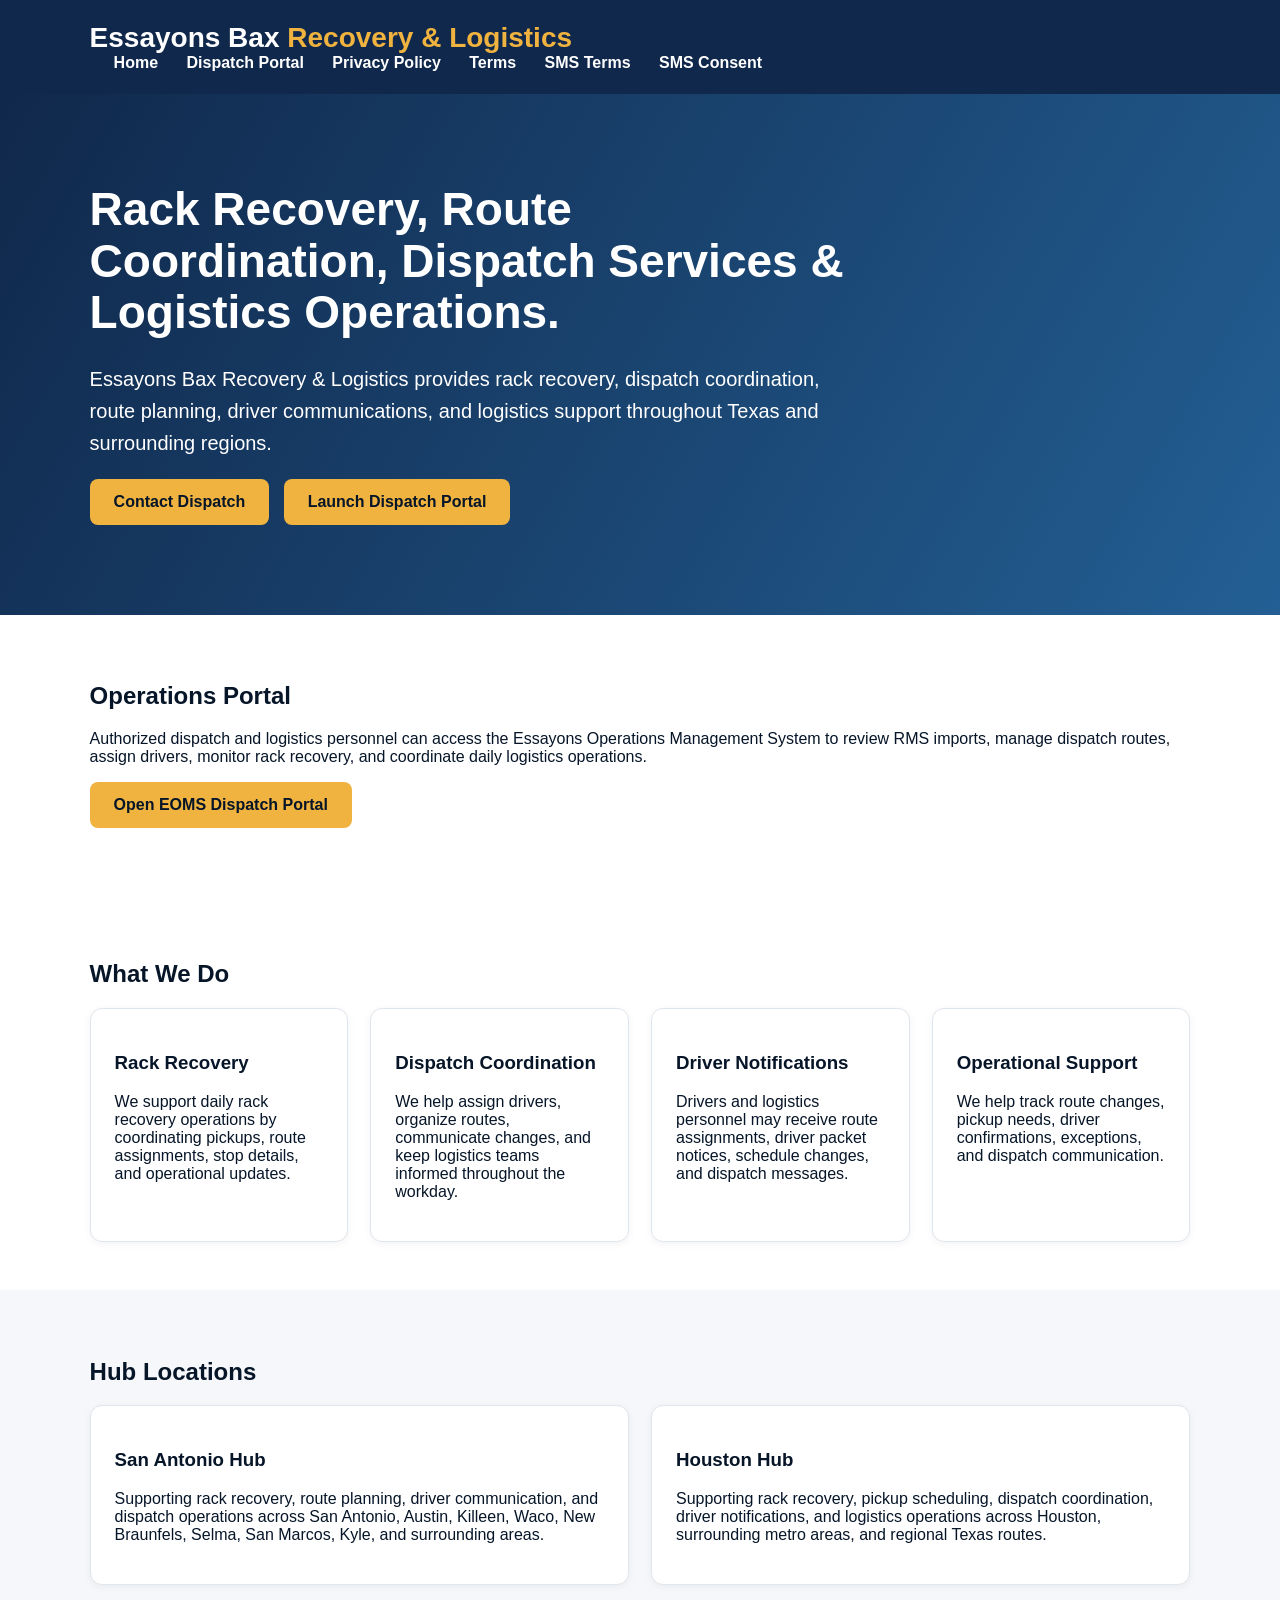
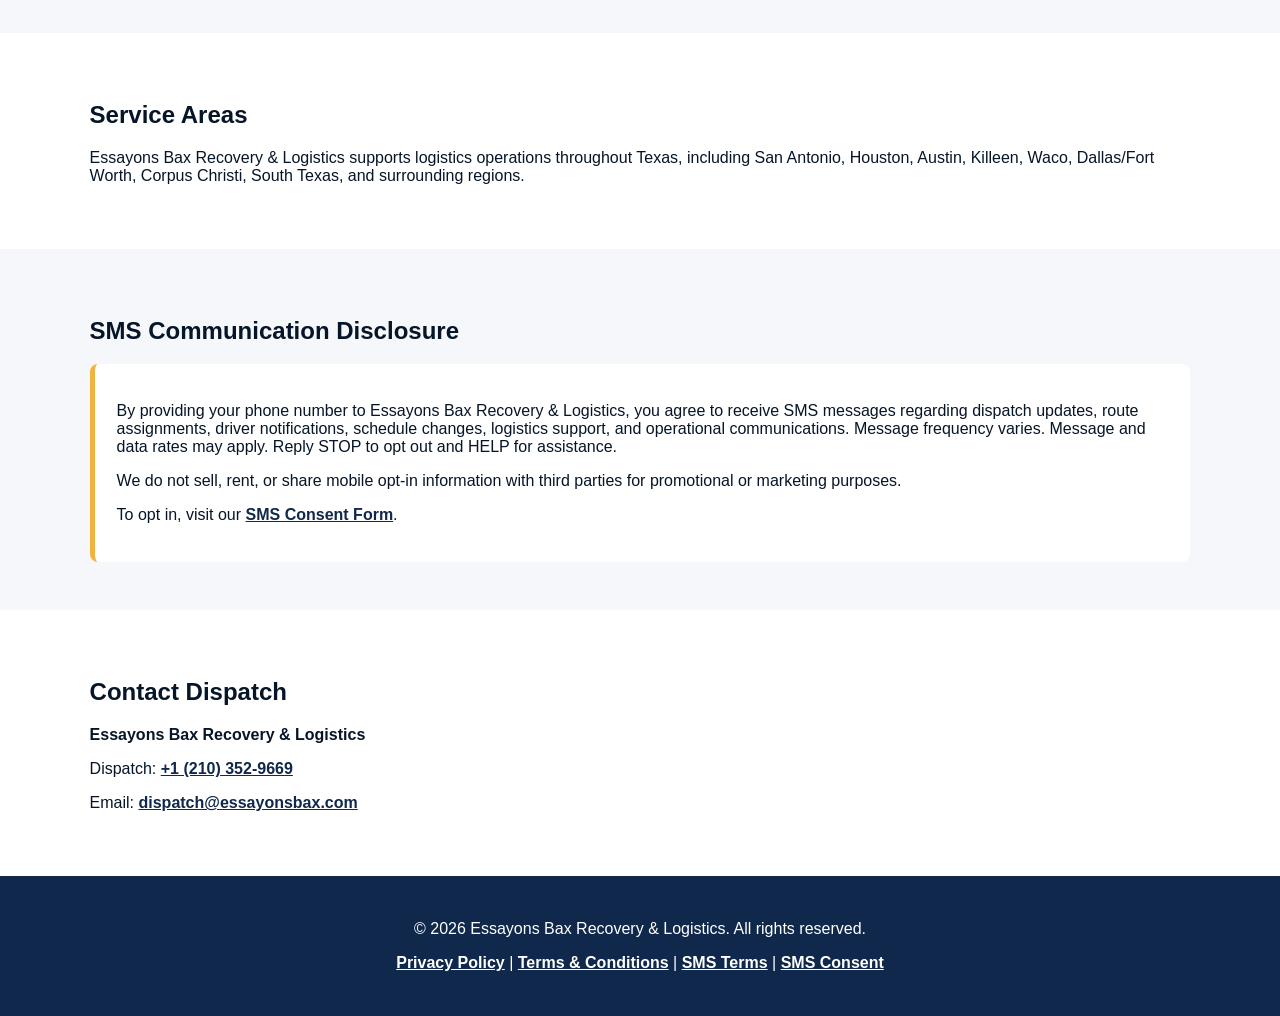
==== index.html @ e9f81520 "Add Dispatch Portal link and enhance layout Updated the index.html file to include a Dispatch Portal" ====
<!DOCTYPE html>
<html lang="en">
<head>
<meta charset="UTF-8">
<meta name="viewport" content="width=device-width, initial-scale=1.0">
<title>Essayons Bax Recovery & Logistics</title>
<link rel="stylesheet" href="styles.css">
</head>

<body>

<header>
  <div class="logo">
    Essayons Bax <span>Recovery & Logistics</span>
  </div>

  <nav>
    <a href="index.html">Home</a>
    <a href="https://eoms-dispatch-dd5dabecbherh7el.centralus-01.azurewebsites.net/dispatch-map" target="_blank">Dispatch Portal</a>
    <a href="privacy.html">Privacy Policy</a>
    <a href="terms.html">Terms</a>
    <a href="sms.html">SMS Terms</a>
    <a href="sms-consent.html">SMS Consent</a>
  </nav>
</header>

<section class="hero">
  <div class="hero-content">
    <h1>Rack Recovery, Route Coordination, Dispatch Services & Logistics Operations.</h1>

    <p>
      Essayons Bax Recovery & Logistics provides rack recovery, dispatch coordination,
      route planning, driver communications, and logistics support throughout Texas
      and surrounding regions.
    </p>

    <a class="btn" href="#contact">Contact Dispatch</a>

    <a class="btn"
       href="https://eoms-dispatch-dd5dabecbherh7el.centralus-01.azurewebsites.net/dispatch-map"
       target="_blank"
       style="margin-left:10px;">
       Launch Dispatch Portal
    </a>
  </div>
</section>

<section>
  <h2>Operations Portal</h2>
  <p>
    Authorized dispatch and logistics personnel can access the Essayons Operations
    Management System to review RMS imports, manage dispatch routes, assign drivers,
    monitor rack recovery, and coordinate daily logistics operations.
  </p>

  <p>
    <a class="btn"
       href="https://eoms-dispatch-dd5dabecbherh7el.centralus-01.azurewebsites.net/dispatch-map"
       target="_blank">
       Open EOMS Dispatch Portal
    </a>
  </p>
</section>

<section>
  <h2>What We Do</h2>

  <div class="grid">
    <div class="card">
      <h3>Rack Recovery</h3>
      <p>
        We support daily rack recovery operations by coordinating pickups,
        route assignments, stop details, and operational updates.
      </p>
    </div>

    <div class="card">
      <h3>Dispatch Coordination</h3>
      <p>
        We help assign drivers, organize routes, communicate changes, and keep
        logistics teams informed throughout the workday.
      </p>
    </div>

    <div class="card">
      <h3>Driver Notifications</h3>
      <p>
        Drivers and logistics personnel may receive route assignments, driver
        packet notices, schedule changes, and dispatch messages.
      </p>
    </div>

    <div class="card">
      <h3>Operational Support</h3>
      <p>
        We help track route changes, pickup needs, driver confirmations, exceptions,
        and dispatch communication.
      </p>
    </div>
  </div>
</section>

<section class="light">
  <h2>Hub Locations</h2>

  <div class="grid">
    <div class="card">
      <h3>San Antonio Hub</h3>
      <p>
        Supporting rack recovery, route planning, driver communication, and dispatch
        operations across San Antonio, Austin, Killeen, Waco, New Braunfels, Selma,
        San Marcos, Kyle, and surrounding areas.
      </p>
    </div>

    <div class="card">
      <h3>Houston Hub</h3>
      <p>
        Supporting rack recovery, pickup scheduling, dispatch coordination, driver
        notifications, and logistics operations across Houston, surrounding metro
        areas, and regional Texas routes.
      </p>
    </div>
  </div>
</section>

<section>
  <h2>Service Areas</h2>
  <p>
    Essayons Bax Recovery & Logistics supports logistics operations throughout Texas,
    including San Antonio, Houston, Austin, Killeen, Waco, Dallas/Fort Worth,
    Corpus Christi, South Texas, and surrounding regions.
  </p>
</section>

<section class="light">
  <h2>SMS Communication Disclosure</h2>

  <div class="notice">
    <p>
      By providing your phone number to Essayons Bax Recovery & Logistics, you agree
      to receive SMS messages regarding dispatch updates, route assignments, driver
      notifications, schedule changes, logistics support, and operational
      communications. Message frequency varies. Message and data rates may apply.
      Reply STOP to opt out and HELP for assistance.
    </p>

    <p>
      We do not sell, rent, or share mobile opt-in information with third parties
      for promotional or marketing purposes.
    </p>

    <p>
      To opt in, visit our <a href="sms-consent.html">SMS Consent Form</a>.
    </p>
  </div>
</section>

<section id="contact">
  <h2>Contact Dispatch</h2>

  <p><strong>Essayons Bax Recovery & Logistics</strong></p>
  <p>Dispatch: <a href="tel:+12103529669">+1 (210) 352-9669</a></p>
  <p>Email: <a href="mailto:dispatch@essayonsbax.com">dispatch@essayonsbax.com</a></p>
</section>

<footer>
  <p>&copy; 2026 Essayons Bax Recovery & Logistics. All rights reserved.</p>

  <p>
    <a href="privacy.html">Privacy Policy</a> |
    <a href="terms.html">Terms & Conditions</a> |
    <a href="sms.html">SMS Terms</a> |
    <a href="sms-consent.html">SMS Consent</a>
  </p>
</footer>

</body>
</html>
---- styles.css ----
body{margin:0;font-family:Arial,Helvetica,sans-serif;color:#061528;background:#fff}header{background:#10284b;color:white;padding:22px 7%;display:flex;justify-content:space-between;align-items:center;flex-wrap:wrap}.logo{font-size:28px;font-weight:700}.logo span{color:#f0b33f}nav a{color:white;text-decoration:none;margin-left:24px;font-weight:700}nav a:hover{text-decoration:underline}.hero{background:linear-gradient(120deg,#10284b,#235f94);color:white;padding:90px 7%}.hero-content{max-width:760px}.hero h1{font-size:46px;line-height:1.12;margin:0 0 24px}.hero p{font-size:20px;line-height:1.6}.btn,button{display:inline-block;background:#f0b33f;color:#061528;padding:14px 24px;border-radius:8px;text-decoration:none;font-weight:700;border:none;cursor:pointer;font-size:16px}section{padding:48px 7%}.light{background:#f5f7fa}.grid{display:grid;grid-template-columns:repeat(auto-fit,minmax(240px,1fr));gap:22px}.card{background:white;border:1px solid #dfe5ec;border-radius:12px;padding:24px;box-shadow:0 2px 8px rgba(0,0,0,.05)}.notice{background:white;border-left:5px solid #f0b33f;padding:22px;border-radius:8px}.page{max-width:950px;margin:0 auto;padding:55px 7%}.page h1{font-size:38px}.page h2{margin-top:30px}a{color:#10284b;font-weight:700}.consent-form{margin-top:25px}.consent-form label{display:block;margin-top:16px;font-weight:700}.consent-form input[type="text"],.consent-form input[type="tel"]{width:100%;padding:13px;margin-top:6px;border:1px solid #c8d0d9;border-radius:6px;font-size:16px;box-sizing:border-box}.checkbox-box{margin-top:22px;background:#f5f7fa;border:1px solid #dfe5ec;border-radius:8px;padding:18px}.checkbox-box label{display:flex;gap:12px;line-height:1.6;font-weight:400}footer{background:#10284b;color:white;text-align:center;padding:28px 7%}footer a{color:white}@media(max-width:800px){header{display:block;text-align:center}nav{margin-top:18px}nav a{display:inline-block;margin:8px}.hero h1{font-size:34px}}
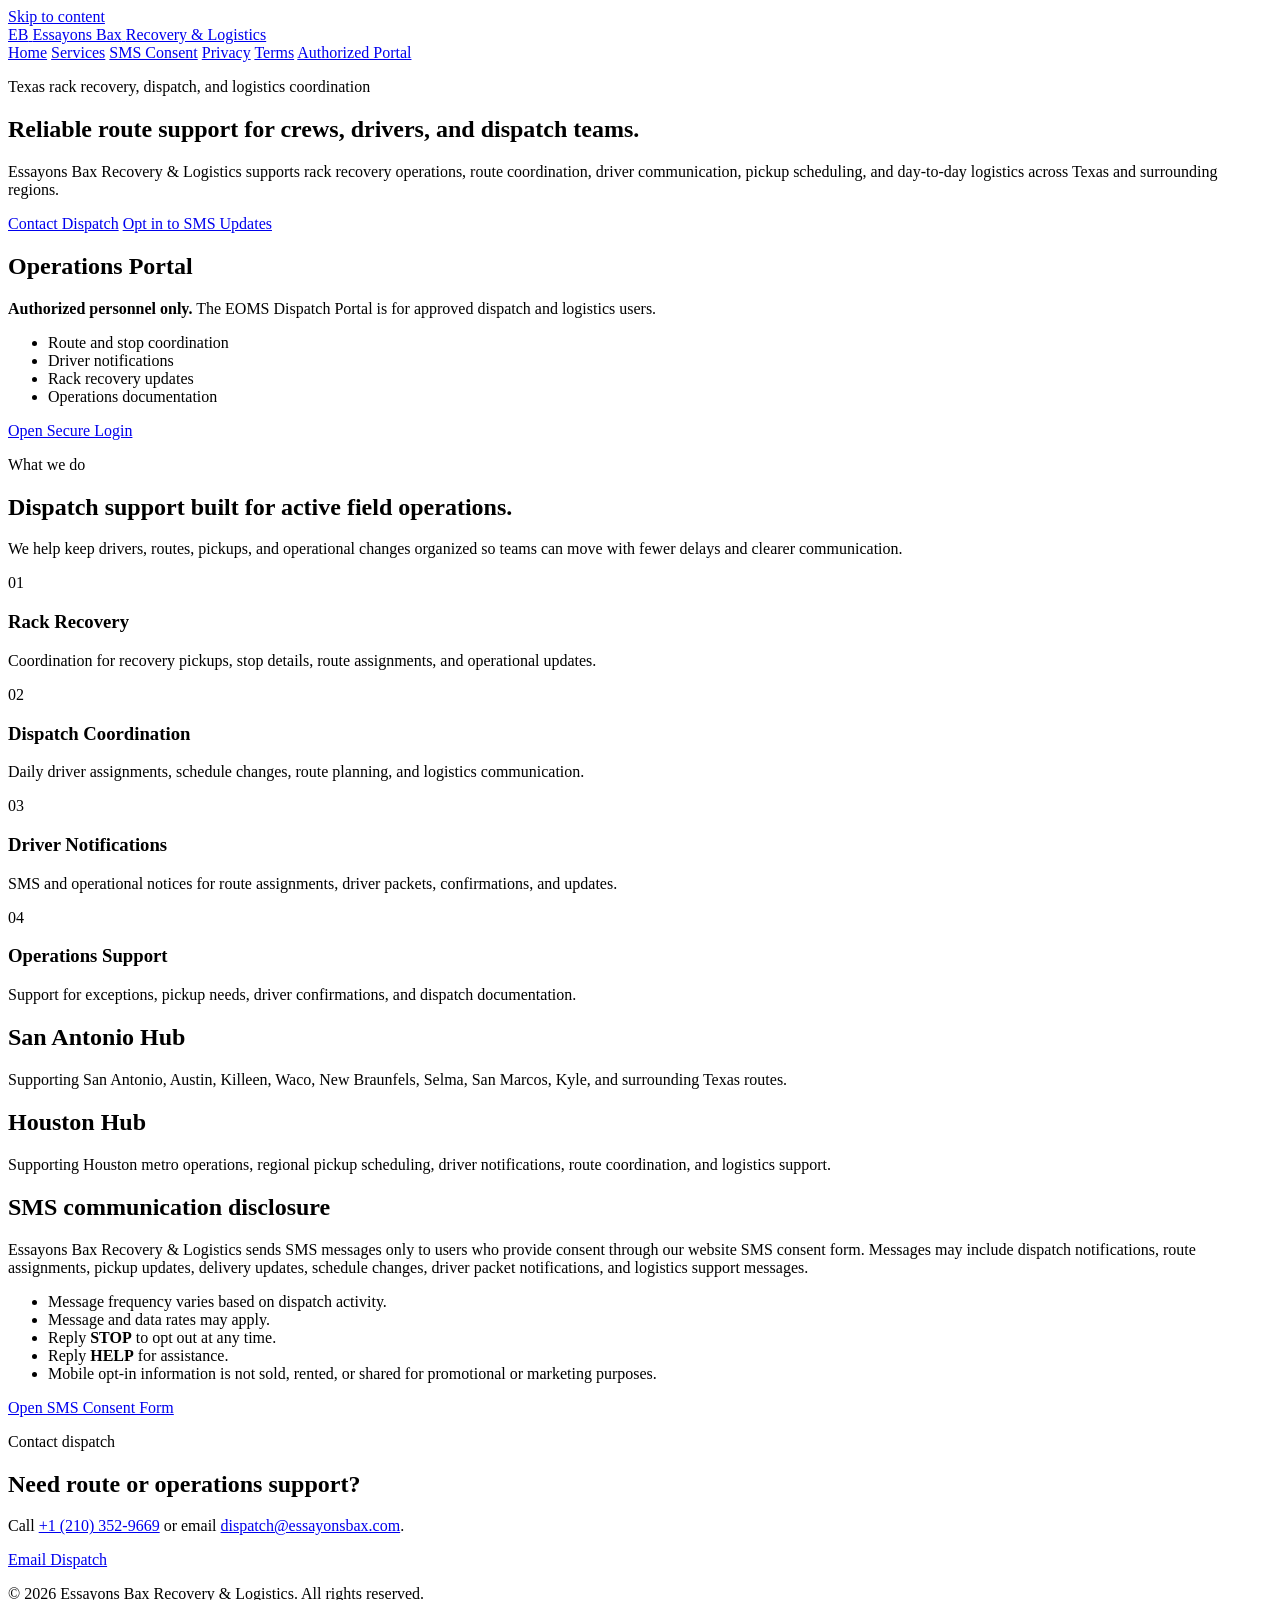
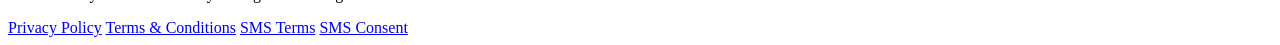
==== commit 23a49cbf: "Add files via upload" ====
--- a/index.html
+++ b/index.html
@@ -1,179 +1,153 @@
-<!DOCTYPE html>
+<!doctype html>
 <html lang="en">
 <head>
-<meta charset="UTF-8">
-<meta name="viewport" content="width=device-width, initial-scale=1.0">
-<title>Essayons Bax Recovery & Logistics</title>
-<link rel="stylesheet" href="styles.css">
+  <meta charset="utf-8">
+  <meta name="viewport" content="width=device-width, initial-scale=1">
+  <title>Essayons Bax Recovery & Logistics | Texas Dispatch & Rack Recovery</title>
+  <meta name="description" content="Essayons Bax Recovery & Logistics provides rack recovery, dispatch coordination, route planning, driver notifications, and logistics support across Texas.">
+  <link rel="canonical" href="https://essayonsbax.com/">
+  <meta property="og:title" content="Essayons Bax Recovery & Logistics">
+  <meta property="og:description" content="Rack recovery, dispatch coordination, route planning, and logistics support across Texas.">
+  <meta property="og:url" content="https://essayonsbax.com/">
+  <meta property="og:type" content="website">
+  <link rel="stylesheet" href="assets/css/styles.css">
 </head>
+<body>
+  <a class="skip-link" href="#main">Skip to content</a>
+  <header class="site-header">
+    <div class="header-inner">
+      <a class="brand" href="index.html" aria-label="Essayons Bax Recovery & Logistics home">
+        <span class="brand-mark">EB</span>
+        <span>
+          <span class="brand-name">Essayons Bax</span>
+          <span class="brand-subtitle">Recovery & Logistics</span>
+        </span>
+      </a>
+      <nav class="site-nav" aria-label="Main navigation">
+        <a href="index.html">Home</a>
+        <a href="#services">Services</a>
+        <a href="sms-consent.html">SMS Consent</a>
+        <a href="privacy.html">Privacy</a>
+        <a href="terms.html">Terms</a>
+        <a class="portal-link" href="https://eoms-dispatch-d5dcabencherf2ft.centralus-01.azurewebsites.net/login" target="_blank" rel="noopener noreferrer">Authorized Portal</a>
+      </nav>
+    </div>
+  </header>
 
-<body>
+  <main id="main">
+    <section class="hero">
+      <div class="container hero-grid">
+        <div>
+          <p class="eyebrow">Texas rack recovery, dispatch, and logistics coordination</p>
+          <h1>Reliable route support for crews, drivers, and dispatch teams.</h1>
+          <p>Essayons Bax Recovery & Logistics supports rack recovery operations, route coordination, driver communication, pickup scheduling, and day-to-day logistics across Texas and surrounding regions.</p>
+          <div class="actions">
+            <a class="button button-primary" href="#contact">Contact Dispatch</a>
+            <a class="button button-secondary" href="sms-consent.html">Opt in to SMS Updates</a>
+          </div>
+        </div>
+        <aside class="hero-card" aria-label="Operations summary">
+          <h2>Operations Portal</h2>
+          <p><strong>Authorized personnel only.</strong> The EOMS Dispatch Portal is for approved dispatch and logistics users.</p>
+          <ul>
+            <li>Route and stop coordination</li>
+            <li>Driver notifications</li>
+            <li>Rack recovery updates</li>
+            <li>Operations documentation</li>
+          </ul>
+          <div class="actions">
+            <a class="button button-primary" href="https://eoms-dispatch-d5dcabencherf2ft.centralus-01.azurewebsites.net/login" target="_blank" rel="noopener noreferrer">Open Secure Login</a>
+          </div>
+        </aside>
+      </div>
+    </section>
 
-<header>
-  <div class="logo">
-    Essayons Bax <span>Recovery & Logistics</span>
-  </div>
+    <section id="services" class="section">
+      <div class="container">
+        <div class="section-head">
+          <p class="eyebrow">What we do</p>
+          <h2>Dispatch support built for active field operations.</h2>
+          <p>We help keep drivers, routes, pickups, and operational changes organized so teams can move with fewer delays and clearer communication.</p>
+        </div>
+        <div class="grid">
+          <article class="card">
+            <div class="card-icon">01</div>
+            <h3>Rack Recovery</h3>
+            <p>Coordination for recovery pickups, stop details, route assignments, and operational updates.</p>
+          </article>
+          <article class="card">
+            <div class="card-icon">02</div>
+            <h3>Dispatch Coordination</h3>
+            <p>Daily driver assignments, schedule changes, route planning, and logistics communication.</p>
+          </article>
+          <article class="card">
+            <div class="card-icon">03</div>
+            <h3>Driver Notifications</h3>
+            <p>SMS and operational notices for route assignments, driver packets, confirmations, and updates.</p>
+          </article>
+          <article class="card">
+            <div class="card-icon">04</div>
+            <h3>Operations Support</h3>
+            <p>Support for exceptions, pickup needs, driver confirmations, and dispatch documentation.</p>
+          </article>
+        </div>
+      </div>
+    </section>
 
-  <nav>
-    <a href="index.html">Home</a>
-    <a href="https://eoms-dispatch-dd5dabecbherh7el.centralus-01.azurewebsites.net/dispatch-map" target="_blank">Dispatch Portal</a>
-    <a href="privacy.html">Privacy Policy</a>
-    <a href="terms.html">Terms</a>
-    <a href="sms.html">SMS Terms</a>
-    <a href="sms-consent.html">SMS Consent</a>
-  </nav>
-</header>
+    <section class="section section-light">
+      <div class="container two-grid">
+        <article class="card">
+          <h2>San Antonio Hub</h2>
+          <p>Supporting San Antonio, Austin, Killeen, Waco, New Braunfels, Selma, San Marcos, Kyle, and surrounding Texas routes.</p>
+        </article>
+        <article class="card">
+          <h2>Houston Hub</h2>
+          <p>Supporting Houston metro operations, regional pickup scheduling, driver notifications, route coordination, and logistics support.</p>
+        </article>
+      </div>
+    </section>
 
-<section class="hero">
-  <div class="hero-content">
-    <h1>Rack Recovery, Route Coordination, Dispatch Services & Logistics Operations.</h1>
+    <section class="section">
+      <div class="container">
+        <div class="notice">
+          <h2>SMS communication disclosure</h2>
+          <p>Essayons Bax Recovery & Logistics sends SMS messages only to users who provide consent through our website SMS consent form. Messages may include dispatch notifications, route assignments, pickup updates, delivery updates, schedule changes, driver packet notifications, and logistics support messages.</p>
+          <ul class="compliance-list">
+            <li>Message frequency varies based on dispatch activity.</li>
+            <li>Message and data rates may apply.</li>
+            <li>Reply <strong>STOP</strong> to opt out at any time.</li>
+            <li>Reply <strong>HELP</strong> for assistance.</li>
+            <li>Mobile opt-in information is not sold, rented, or shared for promotional or marketing purposes.</li>
+          </ul>
+          <a class="button button-primary" href="sms-consent.html">Open SMS Consent Form</a>
+        </div>
+      </div>
+    </section>
 
-    <p>
-      Essayons Bax Recovery & Logistics provides rack recovery, dispatch coordination,
-      route planning, driver communications, and logistics support throughout Texas
-      and surrounding regions.
-    </p>
+    <section id="contact" class="section section-light">
+      <div class="container">
+        <div class="contact-strip">
+          <div>
+            <p class="eyebrow">Contact dispatch</p>
+            <h2>Need route or operations support?</h2>
+            <p>Call <a href="tel:+12103529669">+1 (210) 352-9669</a> or email <a href="mailto:dispatch@essayonsbax.com">dispatch@essayonsbax.com</a>.</p>
+          </div>
+          <a class="button button-primary" href="mailto:dispatch@essayonsbax.com">Email Dispatch</a>
+        </div>
+      </div>
+    </section>
+  </main>
 
-    <a class="btn" href="#contact">Contact Dispatch</a>
-
-    <a class="btn"
-       href="https://eoms-dispatch-dd5dabecbherh7el.centralus-01.azurewebsites.net/dispatch-map"
-       target="_blank"
-       style="margin-left:10px;">
-       Launch Dispatch Portal
-    </a>
-  </div>
-</section>
-
-<section>
-  <h2>Operations Portal</h2>
-  <p>
-    Authorized dispatch and logistics personnel can access the Essayons Operations
-    Management System to review RMS imports, manage dispatch routes, assign drivers,
-    monitor rack recovery, and coordinate daily logistics operations.
-  </p>
-
-  <p>
-    <a class="btn"
-       href="https://eoms-dispatch-dd5dabecbherh7el.centralus-01.azurewebsites.net/dispatch-map"
-       target="_blank">
-       Open EOMS Dispatch Portal
-    </a>
-  </p>
-</section>
-
-<section>
-  <h2>What We Do</h2>
-
-  <div class="grid">
-    <div class="card">
-      <h3>Rack Recovery</h3>
-      <p>
-        We support daily rack recovery operations by coordinating pickups,
-        route assignments, stop details, and operational updates.
-      </p>
+  <footer class="site-footer">
+    <div class="container footer-grid">
+      <p>© 2026 Essayons Bax Recovery & Logistics. All rights reserved.</p>
+      <div class="footer-links">
+        <a href="privacy.html">Privacy Policy</a>
+        <a href="terms.html">Terms & Conditions</a>
+        <a href="sms.html">SMS Terms</a>
+        <a href="sms-consent.html">SMS Consent</a>
+      </div>
     </div>
-
-    <div class="card">
-      <h3>Dispatch Coordination</h3>
-      <p>
-        We help assign drivers, organize routes, communicate changes, and keep
-        logistics teams informed throughout the workday.
-      </p>
-    </div>
-
-    <div class="card">
-      <h3>Driver Notifications</h3>
-      <p>
-        Drivers and logistics personnel may receive route assignments, driver
-        packet notices, schedule changes, and dispatch messages.
-      </p>
-    </div>
-
-    <div class="card">
-      <h3>Operational Support</h3>
-      <p>
-        We help track route changes, pickup needs, driver confirmations, exceptions,
-        and dispatch communication.
-      </p>
-    </div>
-  </div>
-</section>
-
-<section class="light">
-  <h2>Hub Locations</h2>
-
-  <div class="grid">
-    <div class="card">
-      <h3>San Antonio Hub</h3>
-      <p>
-        Supporting rack recovery, route planning, driver communication, and dispatch
-        operations across San Antonio, Austin, Killeen, Waco, New Braunfels, Selma,
-        San Marcos, Kyle, and surrounding areas.
-      </p>
-    </div>
-
-    <div class="card">
-      <h3>Houston Hub</h3>
-      <p>
-        Supporting rack recovery, pickup scheduling, dispatch coordination, driver
-        notifications, and logistics operations across Houston, surrounding metro
-        areas, and regional Texas routes.
-      </p>
-    </div>
-  </div>
-</section>
-
-<section>
-  <h2>Service Areas</h2>
-  <p>
-    Essayons Bax Recovery & Logistics supports logistics operations throughout Texas,
-    including San Antonio, Houston, Austin, Killeen, Waco, Dallas/Fort Worth,
-    Corpus Christi, South Texas, and surrounding regions.
-  </p>
-</section>
-
-<section class="light">
-  <h2>SMS Communication Disclosure</h2>
-
-  <div class="notice">
-    <p>
-      By providing your phone number to Essayons Bax Recovery & Logistics, you agree
-      to receive SMS messages regarding dispatch updates, route assignments, driver
-      notifications, schedule changes, logistics support, and operational
-      communications. Message frequency varies. Message and data rates may apply.
-      Reply STOP to opt out and HELP for assistance.
-    </p>
-
-    <p>
-      We do not sell, rent, or share mobile opt-in information with third parties
-      for promotional or marketing purposes.
-    </p>
-
-    <p>
-      To opt in, visit our <a href="sms-consent.html">SMS Consent Form</a>.
-    </p>
-  </div>
-</section>
-
-<section id="contact">
-  <h2>Contact Dispatch</h2>
-
-  <p><strong>Essayons Bax Recovery & Logistics</strong></p>
-  <p>Dispatch: <a href="tel:+12103529669">+1 (210) 352-9669</a></p>
-  <p>Email: <a href="mailto:dispatch@essayonsbax.com">dispatch@essayonsbax.com</a></p>
-</section>
-
-<footer>
-  <p>&copy; 2026 Essayons Bax Recovery & Logistics. All rights reserved.</p>
-
-  <p>
-    <a href="privacy.html">Privacy Policy</a> |
-    <a href="terms.html">Terms & Conditions</a> |
-    <a href="sms.html">SMS Terms</a> |
-    <a href="sms-consent.html">SMS Consent</a>
-  </p>
-</footer>
-
+  </footer>
 </body>
 </html>
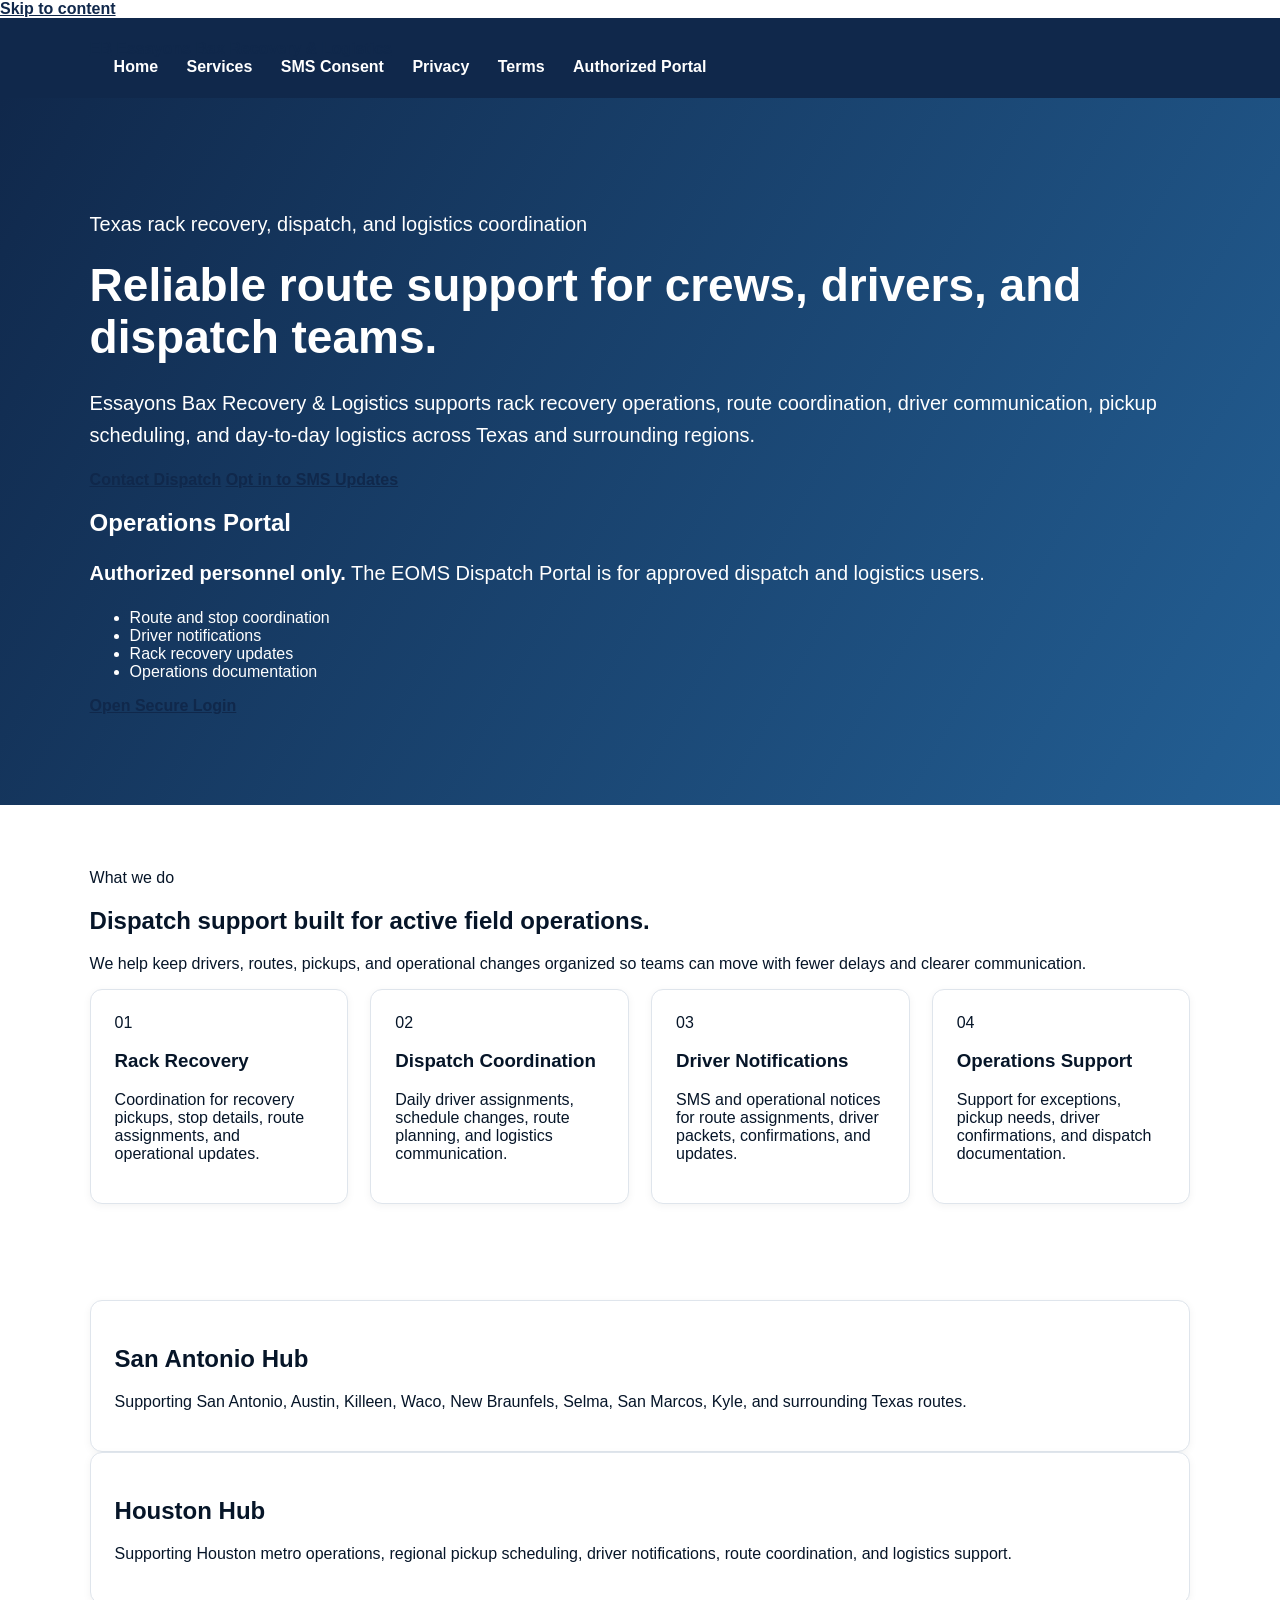
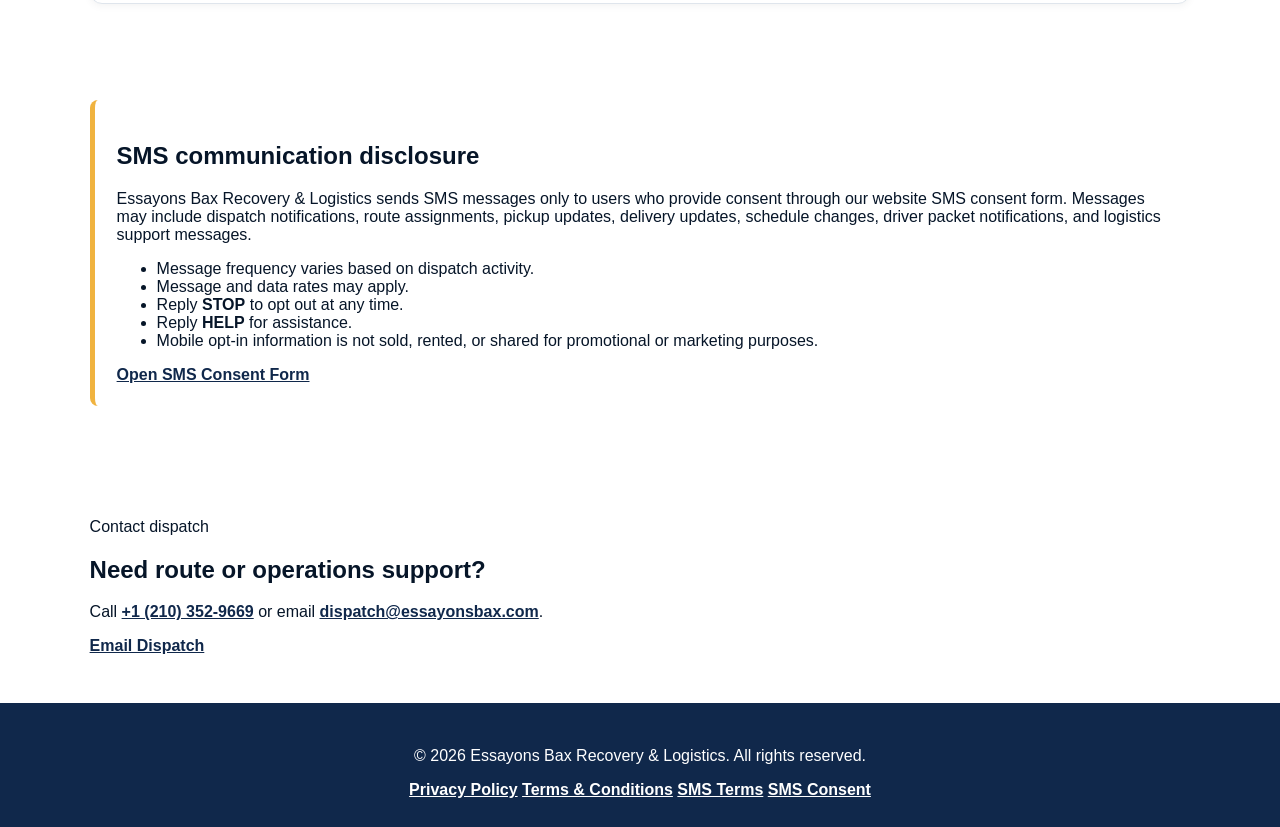
==== commit 65da7071: "Add files via upload" ====
--- a/index.html
+++ b/index.html
@@ -10,7 +10,7 @@
   <meta property="og:description" content="Rack recovery, dispatch coordination, route planning, and logistics support across Texas.">
   <meta property="og:url" content="https://essayonsbax.com/">
   <meta property="og:type" content="website">
-  <link rel="stylesheet" href="assets/css/styles.css">
+  <link rel="stylesheet" href="styles.css">
 </head>
 <body>
   <a class="skip-link" href="#main">Skip to content</a>
--- a/styles.css
+++ b/styles.css
@@ -0,0 +1 @@
+body{margin:0;font-family:Arial,Helvetica,sans-serif;color:#061528;background:#fff}header{background:#10284b;color:white;padding:22px 7%;display:flex;justify-content:space-between;align-items:center;flex-wrap:wrap}.logo{font-size:28px;font-weight:700}.logo span{color:#f0b33f}nav a{color:white;text-decoration:none;margin-left:24px;font-weight:700}nav a:hover{text-decoration:underline}.hero{background:linear-gradient(120deg,#10284b,#235f94);color:white;padding:90px 7%}.hero-content{max-width:760px}.hero h1{font-size:46px;line-height:1.12;margin:0 0 24px}.hero p{font-size:20px;line-height:1.6}.btn,button{display:inline-block;background:#f0b33f;color:#061528;padding:14px 24px;border-radius:8px;text-decoration:none;font-weight:700;border:none;cursor:pointer;font-size:16px}section{padding:48px 7%}.light{background:#f5f7fa}.grid{display:grid;grid-template-columns:repeat(auto-fit,minmax(240px,1fr));gap:22px}.card{background:white;border:1px solid #dfe5ec;border-radius:12px;padding:24px;box-shadow:0 2px 8px rgba(0,0,0,.05)}.notice{background:white;border-left:5px solid #f0b33f;padding:22px;border-radius:8px}.page{max-width:950px;margin:0 auto;padding:55px 7%}.page h1{font-size:38px}.page h2{margin-top:30px}a{color:#10284b;font-weight:700}.consent-form{margin-top:25px}.consent-form label{display:block;margin-top:16px;font-weight:700}.consent-form input[type="text"],.consent-form input[type="tel"]{width:100%;padding:13px;margin-top:6px;border:1px solid #c8d0d9;border-radius:6px;font-size:16px;box-sizing:border-box}.checkbox-box{margin-top:22px;background:#f5f7fa;border:1px solid #dfe5ec;border-radius:8px;padding:18px}.checkbox-box label{display:flex;gap:12px;line-height:1.6;font-weight:400}footer{background:#10284b;color:white;text-align:center;padding:28px 7%}footer a{color:white}@media(max-width:800px){header{display:block;text-align:center}nav{margin-top:18px}nav a{display:inline-block;margin:8px}.hero h1{font-size:34px}}
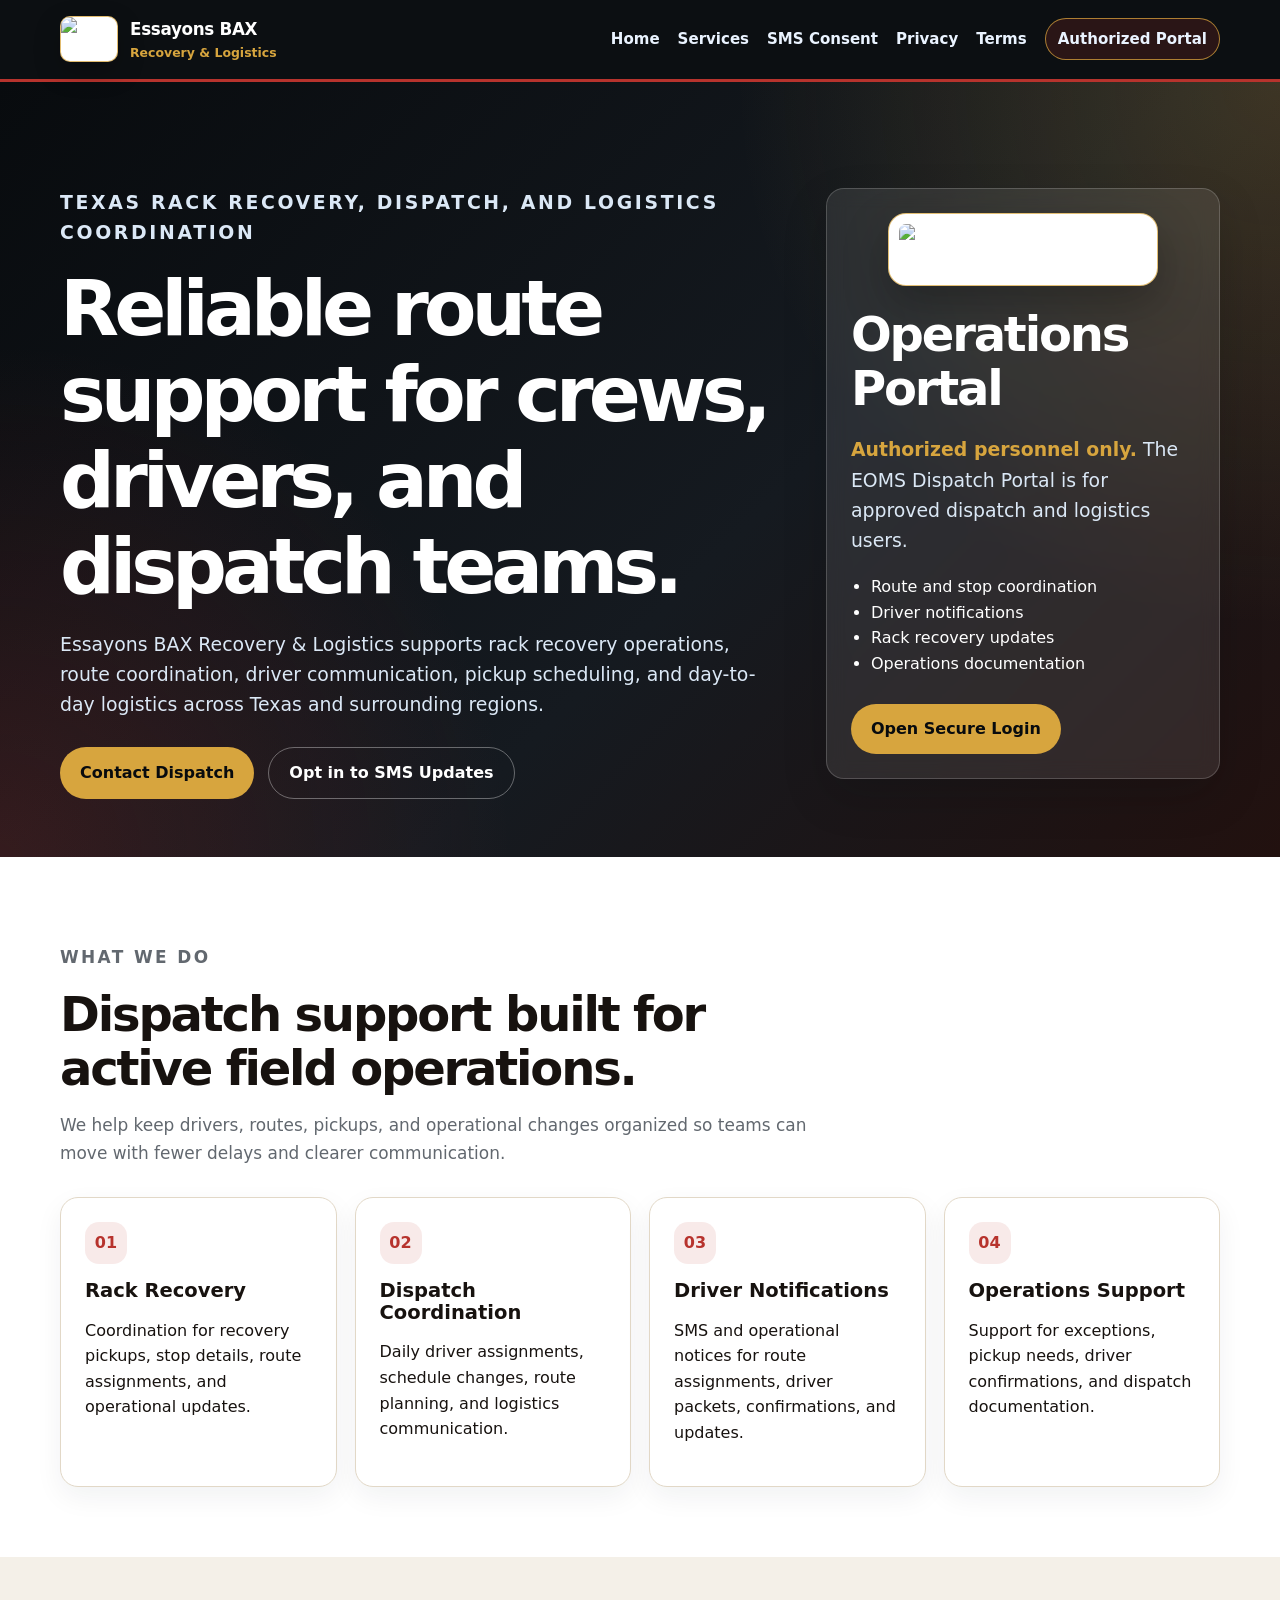
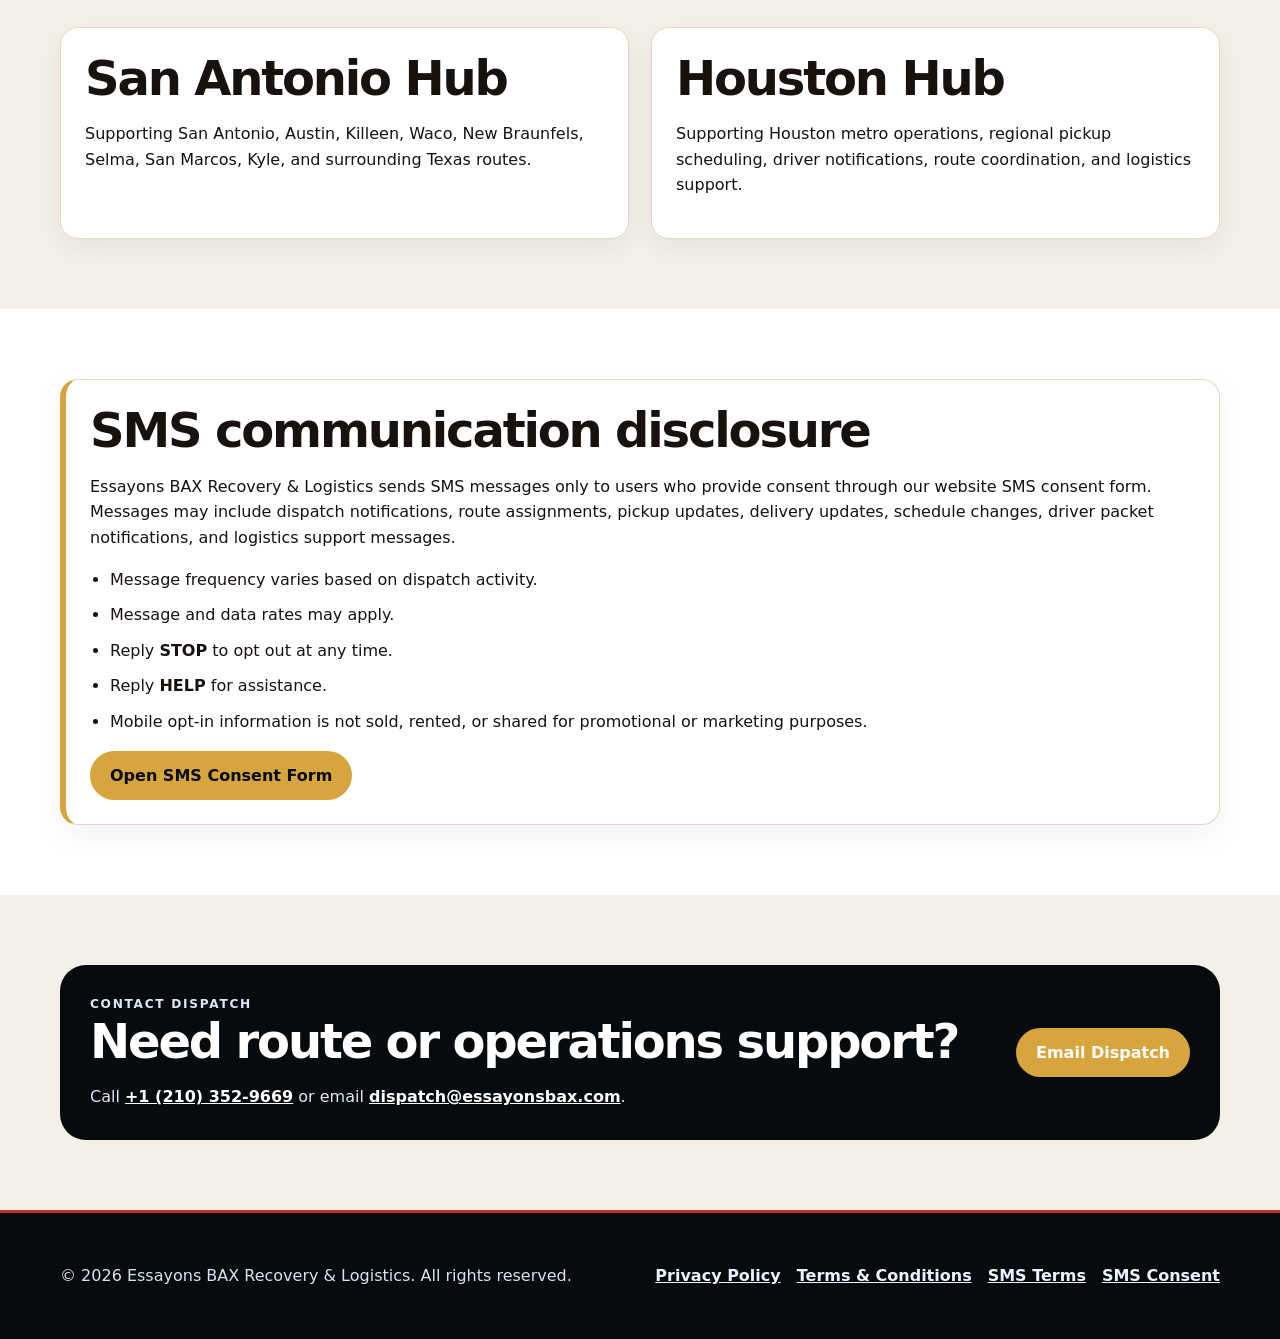
==== commit 82e1a404: "Add files via upload" ====
--- a/index.html
+++ b/index.html
@@ -1,25 +1,27 @@
-<!doctype html>
+﻿<!doctype html>
 <html lang="en">
 <head>
   <meta charset="utf-8">
   <meta name="viewport" content="width=device-width, initial-scale=1">
-  <title>Essayons Bax Recovery & Logistics | Texas Dispatch & Rack Recovery</title>
-  <meta name="description" content="Essayons Bax Recovery & Logistics provides rack recovery, dispatch coordination, route planning, driver notifications, and logistics support across Texas.">
+  <title>Essayons BAX Recovery & Logistics | Texas Dispatch & Rack Recovery</title>
+  <meta name="description" content="Essayons BAX Recovery & Logistics provides rack recovery, dispatch coordination, route planning, driver notifications, and logistics support across Texas.">
   <link rel="canonical" href="https://essayonsbax.com/">
-  <meta property="og:title" content="Essayons Bax Recovery & Logistics">
+    <link rel="icon" type="image/png" href="assets/essayons-bax-mark.png">
+    <meta property="og:image" content="https://essayonsbax.com/assets/essayons-bax-logo-web.png">
+  <meta property="og:title" content="Essayons BAX Recovery & Logistics">
   <meta property="og:description" content="Rack recovery, dispatch coordination, route planning, and logistics support across Texas.">
   <meta property="og:url" content="https://essayonsbax.com/">
-  <meta property="og:type" content="website">
+  <meta property="og:type" content="website">
   <link rel="stylesheet" href="styles.css">
 </head>
 <body>
   <a class="skip-link" href="#main">Skip to content</a>
   <header class="site-header">
     <div class="header-inner">
-      <a class="brand" href="index.html" aria-label="Essayons Bax Recovery & Logistics home">
-        <span class="brand-mark">EB</span>
+      <a class="brand" href="index.html" aria-label="Essayons BAX Recovery & Logistics home">
+        <img class="brand-logo" src="assets/essayons-bax-mark.png" alt="Essayons BAX mark">
         <span>
-          <span class="brand-name">Essayons Bax</span>
+          <span class="brand-name">Essayons BAX</span>
           <span class="brand-subtitle">Recovery & Logistics</span>
         </span>
       </a>
@@ -29,7 +31,7 @@
         <a href="sms-consent.html">SMS Consent</a>
         <a href="privacy.html">Privacy</a>
         <a href="terms.html">Terms</a>
-        <a class="portal-link" href="https://eoms-dispatch-d5dcabencherf2ft.centralus-01.azurewebsites.net/login" target="_blank" rel="noopener noreferrer">Authorized Portal</a>
+        <a class="portal-link" href="https://command.essayonsbax.com/login" target="_blank" rel="noopener noreferrer">Authorized Portal</a>
       </nav>
     </div>
   </header>
@@ -40,13 +42,14 @@
         <div>
           <p class="eyebrow">Texas rack recovery, dispatch, and logistics coordination</p>
           <h1>Reliable route support for crews, drivers, and dispatch teams.</h1>
-          <p>Essayons Bax Recovery & Logistics supports rack recovery operations, route coordination, driver communication, pickup scheduling, and day-to-day logistics across Texas and surrounding regions.</p>
+          <p>Essayons BAX Recovery & Logistics supports rack recovery operations, route coordination, driver communication, pickup scheduling, and day-to-day logistics across Texas and surrounding regions.</p>
           <div class="actions">
             <a class="button button-primary" href="#contact">Contact Dispatch</a>
             <a class="button button-secondary" href="sms-consent.html">Opt in to SMS Updates</a>
           </div>
         </div>
         <aside class="hero-card" aria-label="Operations summary">
+          <img class="hero-logo" src="assets/essayons-bax-logo-web.png" alt="Essayons BAX Recovery & Logistics logo">
           <h2>Operations Portal</h2>
           <p><strong>Authorized personnel only.</strong> The EOMS Dispatch Portal is for approved dispatch and logistics users.</p>
           <ul>
@@ -56,7 +59,7 @@
             <li>Operations documentation</li>
           </ul>
           <div class="actions">
-            <a class="button button-primary" href="https://eoms-dispatch-d5dcabencherf2ft.centralus-01.azurewebsites.net/login" target="_blank" rel="noopener noreferrer">Open Secure Login</a>
+            <a class="button button-primary" href="https://command.essayonsbax.com/login" target="_blank" rel="noopener noreferrer">Open Secure Login</a>
           </div>
         </aside>
       </div>
@@ -111,7 +114,7 @@
       <div class="container">
         <div class="notice">
           <h2>SMS communication disclosure</h2>
-          <p>Essayons Bax Recovery & Logistics sends SMS messages only to users who provide consent through our website SMS consent form. Messages may include dispatch notifications, route assignments, pickup updates, delivery updates, schedule changes, driver packet notifications, and logistics support messages.</p>
+          <p>Essayons BAX Recovery & Logistics sends SMS messages only to users who provide consent through our website SMS consent form. Messages may include dispatch notifications, route assignments, pickup updates, delivery updates, schedule changes, driver packet notifications, and logistics support messages.</p>
           <ul class="compliance-list">
             <li>Message frequency varies based on dispatch activity.</li>
             <li>Message and data rates may apply.</li>
@@ -140,7 +143,7 @@
 
   <footer class="site-footer">
     <div class="container footer-grid">
-      <p>© 2026 Essayons Bax Recovery & Logistics. All rights reserved.</p>
+      <p>© 2026 Essayons BAX Recovery & Logistics. All rights reserved.</p>
       <div class="footer-links">
         <a href="privacy.html">Privacy Policy</a>
         <a href="terms.html">Terms & Conditions</a>
--- a/styles.css
+++ b/styles.css
@@ -1 +1,510 @@
-body{margin:0;font-family:Arial,Helvetica,sans-serif;color:#061528;background:#fff}header{background:#10284b;color:white;padding:22px 7%;display:flex;justify-content:space-between;align-items:center;flex-wrap:wrap}.logo{font-size:28px;font-weight:700}.logo span{color:#f0b33f}nav a{color:white;text-decoration:none;margin-left:24px;font-weight:700}nav a:hover{text-decoration:underline}.hero{background:linear-gradient(120deg,#10284b,#235f94);color:white;padding:90px 7%}.hero-content{max-width:760px}.hero h1{font-size:46px;line-height:1.12;margin:0 0 24px}.hero p{font-size:20px;line-height:1.6}.btn,button{display:inline-block;background:#f0b33f;color:#061528;padding:14px 24px;border-radius:8px;text-decoration:none;font-weight:700;border:none;cursor:pointer;font-size:16px}section{padding:48px 7%}.light{background:#f5f7fa}.grid{display:grid;grid-template-columns:repeat(auto-fit,minmax(240px,1fr));gap:22px}.card{background:white;border:1px solid #dfe5ec;border-radius:12px;padding:24px;box-shadow:0 2px 8px rgba(0,0,0,.05)}.notice{background:white;border-left:5px solid #f0b33f;padding:22px;border-radius:8px}.page{max-width:950px;margin:0 auto;padding:55px 7%}.page h1{font-size:38px}.page h2{margin-top:30px}a{color:#10284b;font-weight:700}.consent-form{margin-top:25px}.consent-form label{display:block;margin-top:16px;font-weight:700}.consent-form input[type="text"],.consent-form input[type="tel"]{width:100%;padding:13px;margin-top:6px;border:1px solid #c8d0d9;border-radius:6px;font-size:16px;box-sizing:border-box}.checkbox-box{margin-top:22px;background:#f5f7fa;border:1px solid #dfe5ec;border-radius:8px;padding:18px}.checkbox-box label{display:flex;gap:12px;line-height:1.6;font-weight:400}footer{background:#10284b;color:white;text-align:center;padding:28px 7%}footer a{color:white}@media(max-width:800px){header{display:block;text-align:center}nav{margin-top:18px}nav a{display:inline-block;margin:8px}.hero h1{font-size:34px}}
+:root {
+  --navy: #080b0e;
+  --navy-2: #151a20;
+  --blue: #b7332d;
+  --gold: #d7a53e;
+  --ink: #17120f;
+  --muted: #62686f;
+  --line: #e2d8c7;
+  --bg: #f4f0e8;
+  --white: #ffffff;
+  --ok: #18794e;
+  --danger: #9b1c1c;
+  --red: #b7332d;
+  --charcoal: #080b0e;
+  --sand: #f0dfbc;
+  --shadow: 0 18px 45px rgba(8, 11, 14, 0.16);
+  --radius: 18px;
+}
+
+* {
+  box-sizing: border-box;
+}
+
+html {
+  scroll-behavior: smooth;
+}
+
+body {
+  margin: 0;
+  color: var(--ink);
+  background: var(--white);
+  font-family: Inter, ui-sans-serif, system-ui, -apple-system, BlinkMacSystemFont, "Segoe UI", sans-serif;
+  line-height: 1.6;
+}
+
+a {
+  color: var(--blue);
+  font-weight: 700;
+}
+
+.skip-link {
+  position: absolute;
+  left: -999px;
+  top: 12px;
+  background: var(--gold);
+  color: var(--navy);
+  padding: 10px 14px;
+  border-radius: 10px;
+  z-index: 20;
+}
+
+.skip-link:focus {
+  left: 12px;
+}
+
+.site-header {
+  background: rgba(8, 11, 14, 0.98);
+  color: var(--white);
+  position: sticky;
+  top: 0;
+  z-index: 10;
+  border-bottom: 3px solid var(--red);
+}
+
+.header-inner {
+  width: min(1160px, calc(100% - 32px));
+  margin: 0 auto;
+  display: flex;
+  align-items: center;
+  justify-content: space-between;
+  gap: 24px;
+  padding: 16px 0;
+}
+
+.brand {
+  color: var(--white);
+  text-decoration: none;
+  display: inline-flex;
+  align-items: center;
+  gap: 12px;
+}
+
+.brand-logo {
+  width: 58px;
+  height: 46px;
+  object-fit: contain;
+  border-radius: 10px;
+  background: #fff;
+  border: 1px solid rgba(215, 165, 62, 0.75);
+  box-shadow: 0 10px 26px rgba(0, 0, 0, 0.28);
+}
+
+.brand-name {
+  display: block;
+  font-size: 1.05rem;
+  font-weight: 850;
+  letter-spacing: -0.02em;
+}
+
+.brand-subtitle {
+  display: block;
+  color: var(--gold);
+  font-size: 0.78rem;
+  font-weight: 650;
+}
+
+.site-nav {
+  display: flex;
+  align-items: center;
+  gap: 18px;
+  flex-wrap: wrap;
+}
+
+.site-nav a {
+  color: #eaf3ff;
+  text-decoration: none;
+  font-size: 0.94rem;
+}
+
+.site-nav a:hover {
+  color: var(--gold);
+}
+
+.portal-link {
+  border: 1px solid rgba(244, 185, 66, 0.65);
+  border-radius: 999px;
+  padding: 8px 12px;
+  background: rgba(183, 51, 45, 0.18);
+}
+
+.hero {
+  background:
+    radial-gradient(circle at top right, rgba(215, 165, 62, 0.2), transparent 34rem),
+    radial-gradient(circle at bottom left, rgba(183, 51, 45, 0.22), transparent 32rem),
+    linear-gradient(135deg, #080b0e, #151a20 58%, #22110f);
+  color: var(--white);
+  padding: 86px 0 58px;
+}
+
+.container {
+  width: min(1160px, calc(100% - 32px));
+  margin: 0 auto;
+}
+
+.hero-grid {
+  display: grid;
+  grid-template-columns: minmax(0, 1.3fr) minmax(300px, 0.7fr);
+  gap: 34px;
+  align-items: center;
+}
+
+.eyebrow {
+  color: var(--gold);
+  text-transform: uppercase;
+  letter-spacing: 0.14em;
+  font-size: 0.76rem;
+  font-weight: 850;
+}
+
+h1,
+h2,
+h3 {
+  line-height: 1.12;
+  margin: 0 0 16px;
+}
+
+h1 {
+  font-size: clamp(2.45rem, 6vw, 4.8rem);
+  letter-spacing: -0.065em;
+}
+
+h2 {
+  font-size: clamp(2rem, 4vw, 3rem);
+  letter-spacing: -0.045em;
+}
+
+h3 {
+  font-size: 1.22rem;
+}
+
+.hero p {
+  color: #dbe8f6;
+  font-size: 1.18rem;
+  max-width: 720px;
+}
+
+.actions {
+  display: flex;
+  gap: 14px;
+  flex-wrap: wrap;
+  margin-top: 28px;
+}
+
+.button {
+  display: inline-flex;
+  align-items: center;
+  justify-content: center;
+  min-height: 48px;
+  border-radius: 999px;
+  padding: 12px 20px;
+  text-decoration: none;
+  font-weight: 850;
+}
+
+.button-primary {
+  background: var(--gold);
+  color: var(--navy);
+}
+
+.button-secondary {
+  color: var(--white);
+  border: 1px solid rgba(255, 255, 255, 0.35);
+}
+
+.button:hover {
+  transform: translateY(-1px);
+}
+
+.hero-card {
+  background: rgba(255, 255, 255, 0.09);
+  border: 1px solid rgba(255, 255, 255, 0.18);
+  border-radius: var(--radius);
+  padding: 24px;
+  box-shadow: var(--shadow);
+  backdrop-filter: blur(10px);
+}
+
+.hero-logo {
+  display: block;
+  width: min(270px, 100%);
+  margin: 0 auto 22px;
+  padding: 10px;
+  border-radius: 18px;
+  background: #fff;
+  border: 1px solid rgba(215, 165, 62, 0.72);
+  box-shadow: 0 18px 45px rgba(0, 0, 0, 0.28);
+}
+
+.hero-card strong {
+  color: var(--gold);
+}
+
+.hero-card ul {
+  margin: 14px 0 0;
+  padding-left: 20px;
+}
+
+.section {
+  padding: 70px 0;
+}
+
+.section-light {
+  background: var(--bg);
+}
+
+.section-head {
+  max-width: 760px;
+  margin-bottom: 30px;
+}
+
+.section-head p,
+.lead {
+  color: var(--muted);
+  font-size: 1.06rem;
+}
+
+.grid {
+  display: grid;
+  grid-template-columns: repeat(4, minmax(0, 1fr));
+  gap: 18px;
+}
+
+.two-grid {
+  display: grid;
+  grid-template-columns: repeat(2, minmax(0, 1fr));
+  gap: 22px;
+}
+
+.card,
+.notice,
+.form-card {
+  background: var(--white);
+  border: 1px solid var(--line);
+  border-radius: var(--radius);
+  padding: 24px;
+  box-shadow: 0 10px 28px rgba(16, 32, 51, 0.06);
+}
+
+.card-icon {
+  width: 42px;
+  height: 42px;
+  display: grid;
+  place-items: center;
+  border-radius: 14px;
+  background: rgba(183, 51, 45, 0.1);
+  color: var(--red);
+  font-weight: 900;
+  margin-bottom: 16px;
+}
+
+.notice {
+  border-left: 6px solid var(--gold);
+}
+
+.compliance-list {
+  padding-left: 20px;
+}
+
+.compliance-list li {
+  margin-bottom: 10px;
+}
+
+.contact-strip {
+  background: var(--navy);
+  color: var(--white);
+  border-radius: 26px;
+  padding: 30px;
+  display: grid;
+  grid-template-columns: 1fr auto;
+  gap: 24px;
+  align-items: center;
+}
+
+.contact-strip p {
+  color: #dbe8f6;
+  margin: 0;
+}
+
+.contact-strip a {
+  color: var(--white);
+}
+
+.site-footer {
+  background: #080b0e;
+  color: #d6e3f1;
+  padding: 34px 0;
+  border-top: 3px solid var(--red);
+}
+
+.footer-grid {
+  display: grid;
+  grid-template-columns: 1fr auto;
+  gap: 22px;
+  align-items: center;
+}
+
+.footer-links {
+  display: flex;
+  gap: 16px;
+  flex-wrap: wrap;
+}
+
+.footer-links a {
+  color: #eaf3ff;
+}
+
+.page-hero {
+  background:
+    radial-gradient(circle at top right, rgba(215, 165, 62, 0.18), transparent 30rem),
+    linear-gradient(135deg, #080b0e, #151a20);
+  color: var(--white);
+  padding: 58px 0;
+}
+
+.page-hero p {
+  color: #dbe8f6;
+  max-width: 760px;
+}
+
+.page-content {
+  max-width: 900px;
+}
+
+.page-content h2 {
+  font-size: 1.55rem;
+  margin-top: 32px;
+}
+
+.form-card {
+  max-width: 900px;
+}
+
+.form-grid {
+  display: grid;
+  grid-template-columns: repeat(2, minmax(0, 1fr));
+  gap: 18px;
+}
+
+label {
+  display: block;
+  font-weight: 800;
+  margin-bottom: 8px;
+}
+
+input,
+textarea {
+  width: 100%;
+  border: 1px solid #b9c8d8;
+  border-radius: 12px;
+  padding: 13px 14px;
+  font: inherit;
+  color: var(--ink);
+  background: #fff;
+}
+
+textarea {
+  min-height: 110px;
+  resize: vertical;
+}
+
+input:focus,
+textarea:focus {
+  outline: 3px solid rgba(183, 51, 45, 0.18);
+  border-color: var(--red);
+}
+
+.required-note {
+  color: var(--muted);
+  margin-bottom: 22px;
+}
+
+.consent-box {
+  margin-top: 20px;
+  padding: 18px;
+  background: #f5f8fb;
+  border: 1px solid var(--line);
+  border-radius: 14px;
+}
+
+.checkbox-line {
+  display: grid;
+  grid-template-columns: 24px 1fr;
+  gap: 12px;
+  align-items: start;
+  font-weight: 600;
+}
+
+.checkbox-line input {
+  width: 20px;
+  height: 20px;
+  margin-top: 4px;
+}
+
+.fine-print {
+  font-size: 0.92rem;
+  color: var(--muted);
+}
+
+.success-note {
+  display: none;
+  margin-top: 16px;
+  border: 1px solid #b7e2cb;
+  background: #ecf9f2;
+  color: var(--ok);
+  padding: 14px;
+  border-radius: 12px;
+  font-weight: 750;
+}
+
+.error-note {
+  color: var(--danger);
+  font-weight: 750;
+}
+
+@media (max-width: 880px) {
+  .header-inner,
+  .hero-grid,
+  .two-grid,
+  .contact-strip,
+  .footer-grid {
+    grid-template-columns: 1fr;
+  }
+
+  .header-inner {
+    align-items: flex-start;
+  }
+
+  .site-nav {
+    width: 100%;
+    gap: 10px;
+  }
+
+  .grid {
+    grid-template-columns: repeat(2, minmax(0, 1fr));
+  }
+
+  .form-grid {
+    grid-template-columns: 1fr;
+  }
+}
+
+@media (max-width: 560px) {
+  .hero {
+    padding-top: 58px;
+  }
+
+  .grid {
+    grid-template-columns: 1fr;
+  }
+
+  .actions,
+  .footer-links {
+    flex-direction: column;
+    align-items: stretch;
+  }
+
+  .button {
+    width: 100%;
+  }
+}
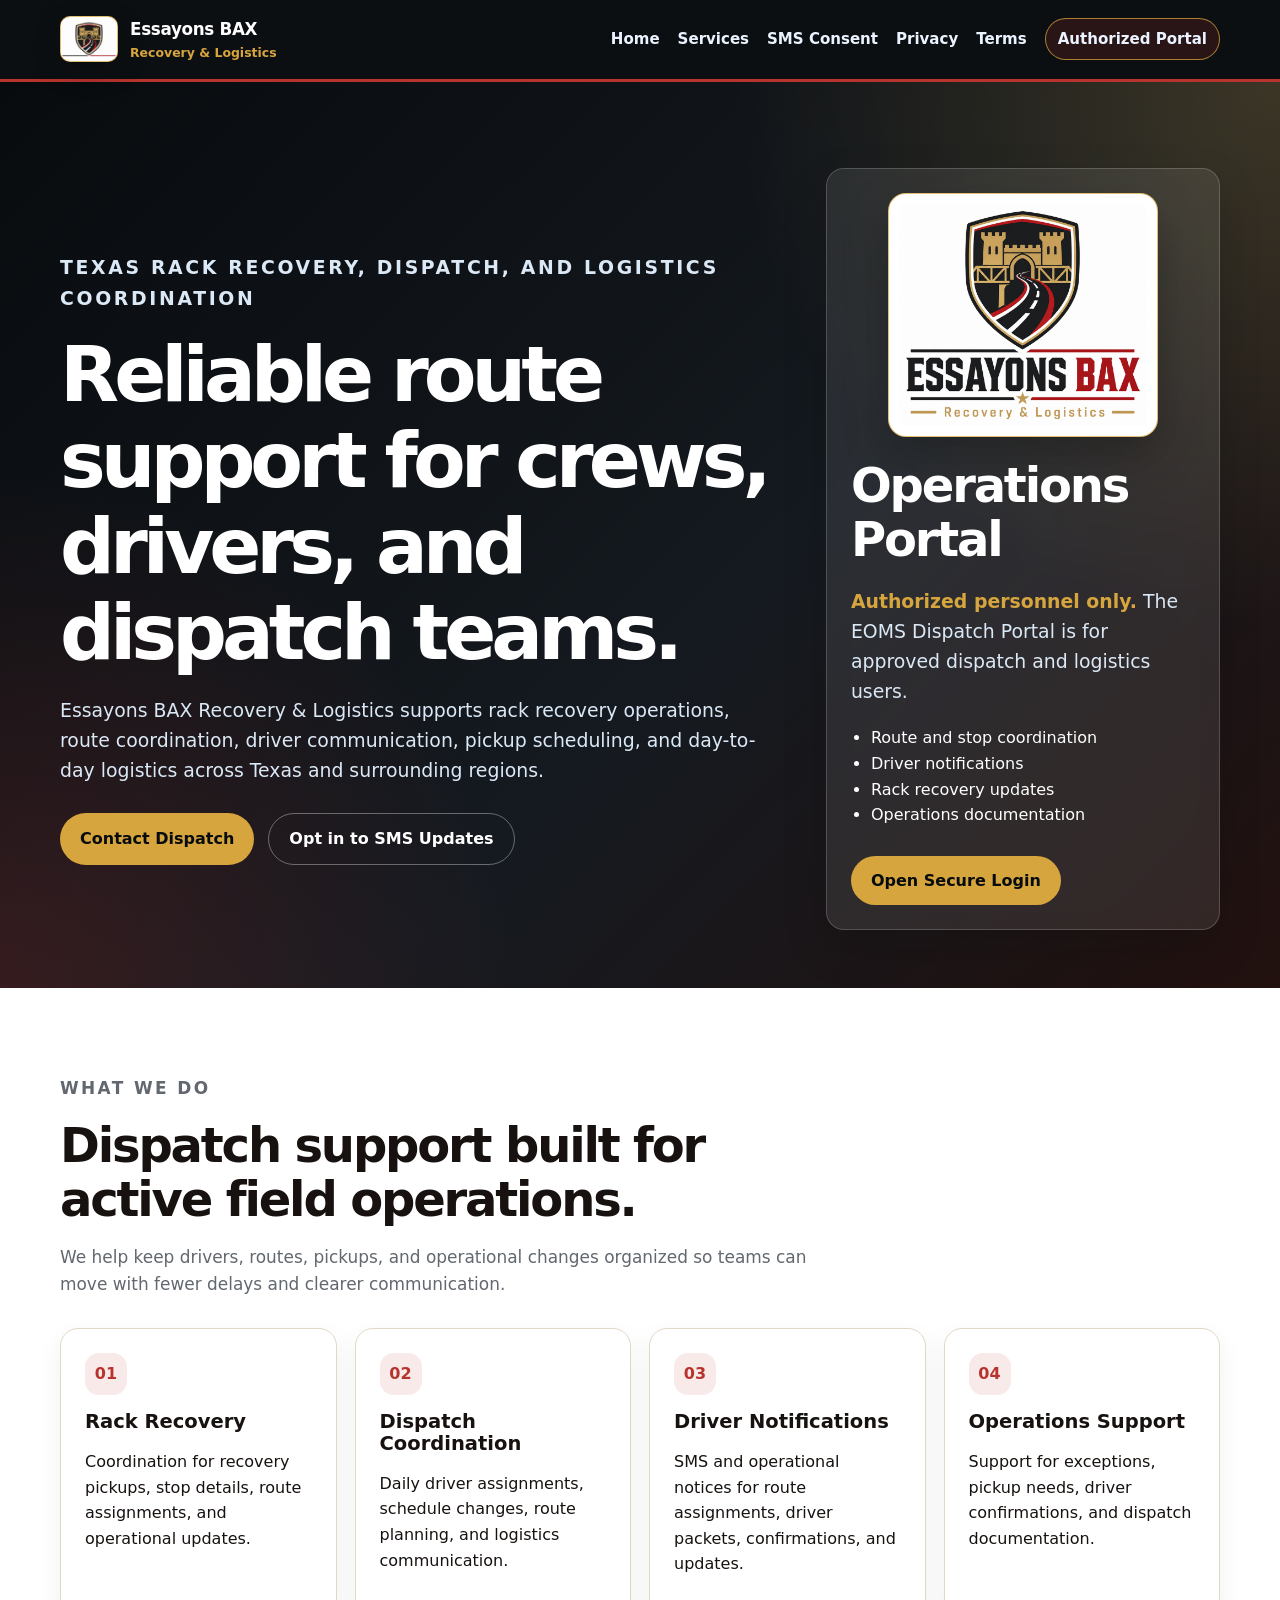
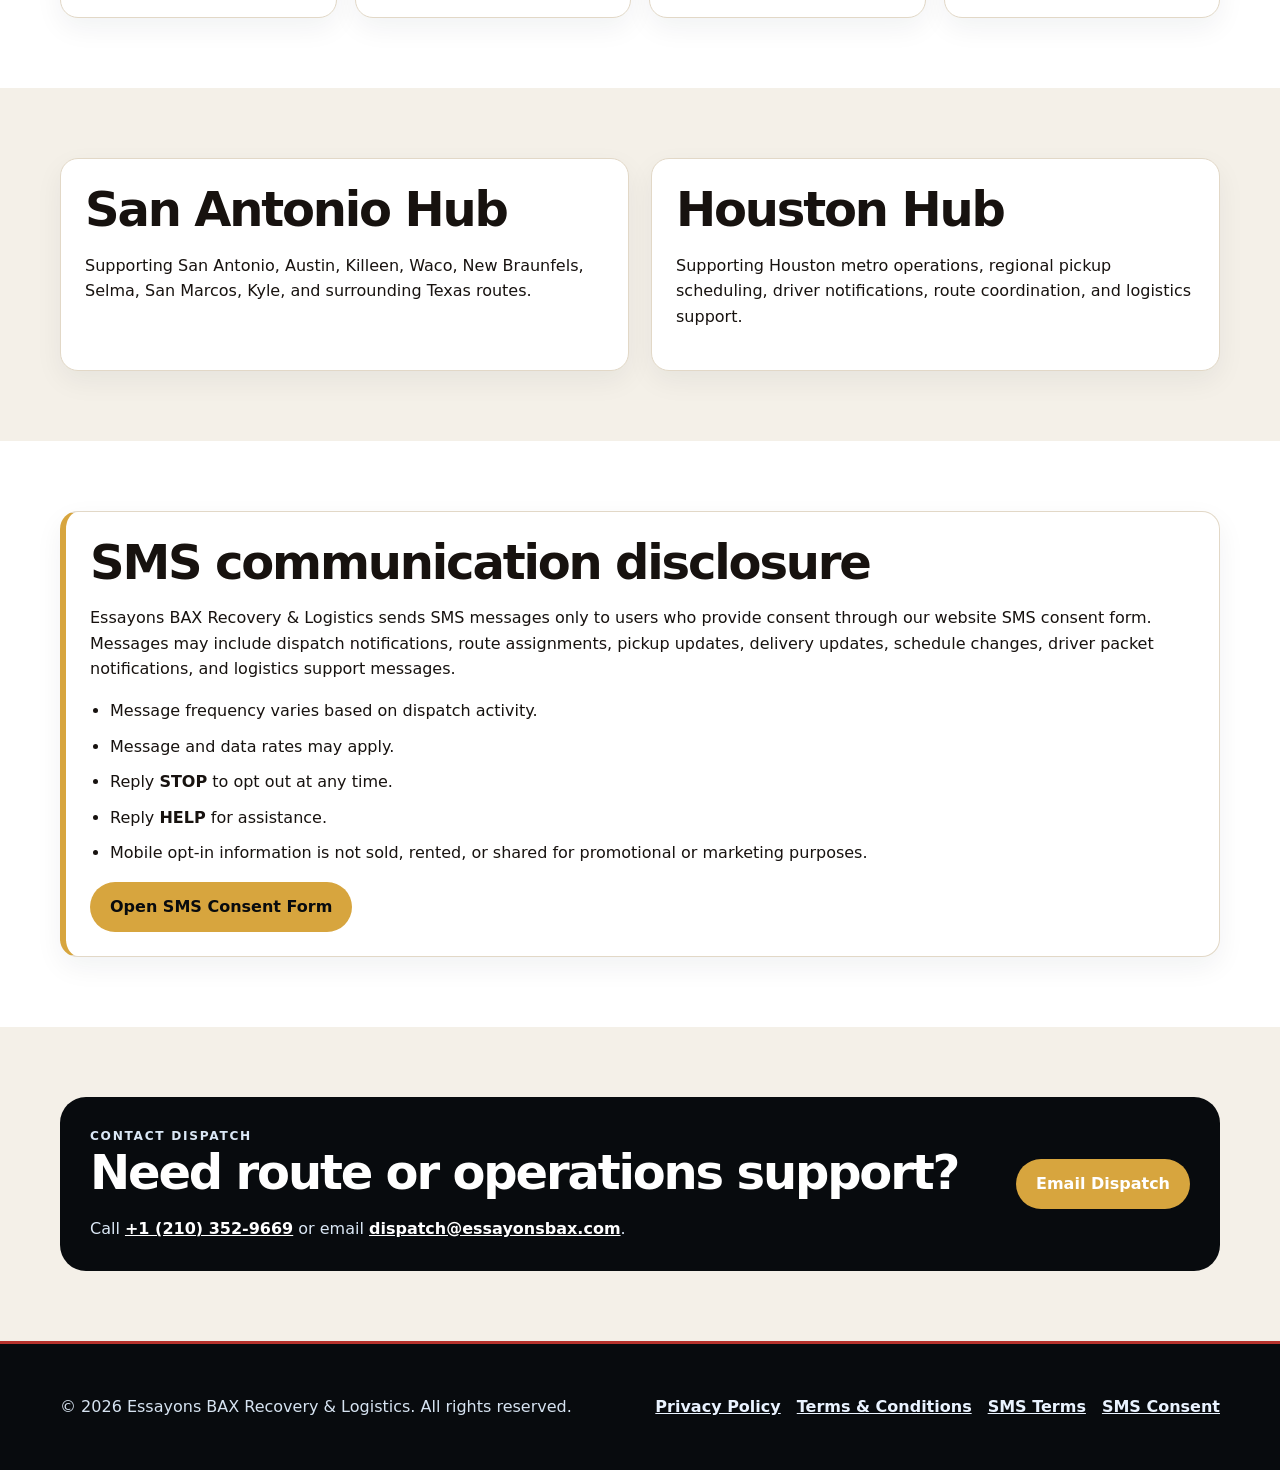
==== commit 0bde4223: "Update login links to new Azure website" ====
--- a/index.html
+++ b/index.html
@@ -1,156 +1,156 @@
-﻿<!doctype html>
-<html lang="en">
-<head>
-  <meta charset="utf-8">
-  <meta name="viewport" content="width=device-width, initial-scale=1">
-  <title>Essayons BAX Recovery & Logistics | Texas Dispatch & Rack Recovery</title>
-  <meta name="description" content="Essayons BAX Recovery & Logistics provides rack recovery, dispatch coordination, route planning, driver notifications, and logistics support across Texas.">
-  <link rel="canonical" href="https://essayonsbax.com/">
+﻿<!doctype html>
+<html lang="en">
+<head>
+  <meta charset="utf-8">
+  <meta name="viewport" content="width=device-width, initial-scale=1">
+  <title>Essayons BAX Recovery & Logistics | Texas Dispatch & Rack Recovery</title>
+  <meta name="description" content="Essayons BAX Recovery & Logistics provides rack recovery, dispatch coordination, route planning, driver notifications, and logistics support across Texas.">
+  <link rel="canonical" href="https://essayonsbax.com/">
     <link rel="icon" type="image/png" href="assets/essayons-bax-mark.png">
     <meta property="og:image" content="https://essayonsbax.com/assets/essayons-bax-logo-web.png">
-  <meta property="og:title" content="Essayons BAX Recovery & Logistics">
-  <meta property="og:description" content="Rack recovery, dispatch coordination, route planning, and logistics support across Texas.">
-  <meta property="og:url" content="https://essayonsbax.com/">
+  <meta property="og:title" content="Essayons BAX Recovery & Logistics">
+  <meta property="og:description" content="Rack recovery, dispatch coordination, route planning, and logistics support across Texas.">
+  <meta property="og:url" content="https://essayonsbax.com/">
   <meta property="og:type" content="website">
-  <link rel="stylesheet" href="styles.css">
-</head>
-<body>
-  <a class="skip-link" href="#main">Skip to content</a>
-  <header class="site-header">
-    <div class="header-inner">
-      <a class="brand" href="index.html" aria-label="Essayons BAX Recovery & Logistics home">
-        <img class="brand-logo" src="assets/essayons-bax-mark.png" alt="Essayons BAX mark">
-        <span>
-          <span class="brand-name">Essayons BAX</span>
-          <span class="brand-subtitle">Recovery & Logistics</span>
-        </span>
-      </a>
-      <nav class="site-nav" aria-label="Main navigation">
-        <a href="index.html">Home</a>
-        <a href="#services">Services</a>
-        <a href="sms-consent.html">SMS Consent</a>
-        <a href="privacy.html">Privacy</a>
-        <a href="terms.html">Terms</a>
-        <a class="portal-link" href="https://command.essayonsbax.com/login" target="_blank" rel="noopener noreferrer">Authorized Portal</a>
-      </nav>
-    </div>
-  </header>
-
-  <main id="main">
-    <section class="hero">
-      <div class="container hero-grid">
-        <div>
-          <p class="eyebrow">Texas rack recovery, dispatch, and logistics coordination</p>
-          <h1>Reliable route support for crews, drivers, and dispatch teams.</h1>
-          <p>Essayons BAX Recovery & Logistics supports rack recovery operations, route coordination, driver communication, pickup scheduling, and day-to-day logistics across Texas and surrounding regions.</p>
-          <div class="actions">
-            <a class="button button-primary" href="#contact">Contact Dispatch</a>
-            <a class="button button-secondary" href="sms-consent.html">Opt in to SMS Updates</a>
-          </div>
-        </div>
-        <aside class="hero-card" aria-label="Operations summary">
-          <img class="hero-logo" src="assets/essayons-bax-logo-web.png" alt="Essayons BAX Recovery & Logistics logo">
-          <h2>Operations Portal</h2>
-          <p><strong>Authorized personnel only.</strong> The EOMS Dispatch Portal is for approved dispatch and logistics users.</p>
-          <ul>
-            <li>Route and stop coordination</li>
-            <li>Driver notifications</li>
-            <li>Rack recovery updates</li>
-            <li>Operations documentation</li>
-          </ul>
-          <div class="actions">
-            <a class="button button-primary" href="https://command.essayonsbax.com/login" target="_blank" rel="noopener noreferrer">Open Secure Login</a>
-          </div>
-        </aside>
-      </div>
-    </section>
-
-    <section id="services" class="section">
-      <div class="container">
-        <div class="section-head">
-          <p class="eyebrow">What we do</p>
-          <h2>Dispatch support built for active field operations.</h2>
-          <p>We help keep drivers, routes, pickups, and operational changes organized so teams can move with fewer delays and clearer communication.</p>
-        </div>
-        <div class="grid">
-          <article class="card">
-            <div class="card-icon">01</div>
-            <h3>Rack Recovery</h3>
-            <p>Coordination for recovery pickups, stop details, route assignments, and operational updates.</p>
-          </article>
-          <article class="card">
-            <div class="card-icon">02</div>
-            <h3>Dispatch Coordination</h3>
-            <p>Daily driver assignments, schedule changes, route planning, and logistics communication.</p>
-          </article>
-          <article class="card">
-            <div class="card-icon">03</div>
-            <h3>Driver Notifications</h3>
-            <p>SMS and operational notices for route assignments, driver packets, confirmations, and updates.</p>
-          </article>
-          <article class="card">
-            <div class="card-icon">04</div>
-            <h3>Operations Support</h3>
-            <p>Support for exceptions, pickup needs, driver confirmations, and dispatch documentation.</p>
-          </article>
-        </div>
-      </div>
-    </section>
-
-    <section class="section section-light">
-      <div class="container two-grid">
-        <article class="card">
-          <h2>San Antonio Hub</h2>
-          <p>Supporting San Antonio, Austin, Killeen, Waco, New Braunfels, Selma, San Marcos, Kyle, and surrounding Texas routes.</p>
-        </article>
-        <article class="card">
-          <h2>Houston Hub</h2>
-          <p>Supporting Houston metro operations, regional pickup scheduling, driver notifications, route coordination, and logistics support.</p>
-        </article>
-      </div>
-    </section>
-
-    <section class="section">
-      <div class="container">
-        <div class="notice">
-          <h2>SMS communication disclosure</h2>
-          <p>Essayons BAX Recovery & Logistics sends SMS messages only to users who provide consent through our website SMS consent form. Messages may include dispatch notifications, route assignments, pickup updates, delivery updates, schedule changes, driver packet notifications, and logistics support messages.</p>
-          <ul class="compliance-list">
-            <li>Message frequency varies based on dispatch activity.</li>
-            <li>Message and data rates may apply.</li>
-            <li>Reply <strong>STOP</strong> to opt out at any time.</li>
-            <li>Reply <strong>HELP</strong> for assistance.</li>
-            <li>Mobile opt-in information is not sold, rented, or shared for promotional or marketing purposes.</li>
-          </ul>
-          <a class="button button-primary" href="sms-consent.html">Open SMS Consent Form</a>
-        </div>
-      </div>
-    </section>
-
-    <section id="contact" class="section section-light">
-      <div class="container">
-        <div class="contact-strip">
-          <div>
-            <p class="eyebrow">Contact dispatch</p>
-            <h2>Need route or operations support?</h2>
-            <p>Call <a href="tel:+12103529669">+1 (210) 352-9669</a> or email <a href="mailto:dispatch@essayonsbax.com">dispatch@essayonsbax.com</a>.</p>
-          </div>
-          <a class="button button-primary" href="mailto:dispatch@essayonsbax.com">Email Dispatch</a>
-        </div>
-      </div>
-    </section>
-  </main>
-
-  <footer class="site-footer">
-    <div class="container footer-grid">
-      <p>© 2026 Essayons BAX Recovery & Logistics. All rights reserved.</p>
-      <div class="footer-links">
-        <a href="privacy.html">Privacy Policy</a>
-        <a href="terms.html">Terms & Conditions</a>
-        <a href="sms.html">SMS Terms</a>
-        <a href="sms-consent.html">SMS Consent</a>
-      </div>
-    </div>
-  </footer>
-</body>
-</html>
+  <link rel="stylesheet" href="styles.css">
+</head>
+<body>
+  <a class="skip-link" href="#main">Skip to content</a>
+  <header class="site-header">
+    <div class="header-inner">
+      <a class="brand" href="index.html" aria-label="Essayons BAX Recovery & Logistics home">
+        <img class="brand-logo" src="assets/essayons-bax-mark.png" alt="Essayons BAX mark">
+        <span>
+          <span class="brand-name">Essayons BAX</span>
+          <span class="brand-subtitle">Recovery & Logistics</span>
+        </span>
+      </a>
+      <nav class="site-nav" aria-label="Main navigation">
+        <a href="index.html">Home</a>
+        <a href="#services">Services</a>
+        <a href="sms-consent.html">SMS Consent</a>
+        <a href="privacy.html">Privacy</a>
+        <a href="terms.html">Terms</a>
+     <a class="portal-link" href="https://eoms-dispatch-d5dcabencherf2ft.centralus-01.azurewebsites.net/login" target="_blank" rel="noopener noreferrer">Authorized Portal</a>
+      </nav>
+    </div>
+  </header>
+
+  <main id="main">
+    <section class="hero">
+      <div class="container hero-grid">
+        <div>
+          <p class="eyebrow">Texas rack recovery, dispatch, and logistics coordination</p>
+          <h1>Reliable route support for crews, drivers, and dispatch teams.</h1>
+          <p>Essayons BAX Recovery & Logistics supports rack recovery operations, route coordination, driver communication, pickup scheduling, and day-to-day logistics across Texas and surrounding regions.</p>
+          <div class="actions">
+            <a class="button button-primary" href="#contact">Contact Dispatch</a>
+            <a class="button button-secondary" href="sms-consent.html">Opt in to SMS Updates</a>
+          </div>
+        </div>
+        <aside class="hero-card" aria-label="Operations summary">
+          <img class="hero-logo" src="assets/essayons-bax-logo-web.png" alt="Essayons BAX Recovery & Logistics logo">
+          <h2>Operations Portal</h2>
+          <p><strong>Authorized personnel only.</strong> The EOMS Dispatch Portal is for approved dispatch and logistics users.</p>
+          <ul>
+            <li>Route and stop coordination</li>
+            <li>Driver notifications</li>
+            <li>Rack recovery updates</li>
+            <li>Operations documentation</li>
+          </ul>
+          <div class="actions">
+            <a class="button button-primary" href="https://eoms-dispatch-d5dcabencherf2ft.centralus-01.azurewebsites.net/login" target="_blank" rel="noopener noreferrer">Open Secure Login</a>
+          </div>
+        </aside>
+      </div>
+    </section>
+
+    <section id="services" class="section">
+      <div class="container">
+        <div class="section-head">
+          <p class="eyebrow">What we do</p>
+          <h2>Dispatch support built for active field operations.</h2>
+          <p>We help keep drivers, routes, pickups, and operational changes organized so teams can move with fewer delays and clearer communication.</p>
+        </div>
+        <div class="grid">
+          <article class="card">
+            <div class="card-icon">01</div>
+            <h3>Rack Recovery</h3>
+            <p>Coordination for recovery pickups, stop details, route assignments, and operational updates.</p>
+          </article>
+          <article class="card">
+            <div class="card-icon">02</div>
+            <h3>Dispatch Coordination</h3>
+            <p>Daily driver assignments, schedule changes, route planning, and logistics communication.</p>
+          </article>
+          <article class="card">
+            <div class="card-icon">03</div>
+            <h3>Driver Notifications</h3>
+            <p>SMS and operational notices for route assignments, driver packets, confirmations, and updates.</p>
+          </article>
+          <article class="card">
+            <div class="card-icon">04</div>
+            <h3>Operations Support</h3>
+            <p>Support for exceptions, pickup needs, driver confirmations, and dispatch documentation.</p>
+          </article>
+        </div>
+      </div>
+    </section>
+
+    <section class="section section-light">
+      <div class="container two-grid">
+        <article class="card">
+          <h2>San Antonio Hub</h2>
+          <p>Supporting San Antonio, Austin, Killeen, Waco, New Braunfels, Selma, San Marcos, Kyle, and surrounding Texas routes.</p>
+        </article>
+        <article class="card">
+          <h2>Houston Hub</h2>
+          <p>Supporting Houston metro operations, regional pickup scheduling, driver notifications, route coordination, and logistics support.</p>
+        </article>
+      </div>
+    </section>
+
+    <section class="section">
+      <div class="container">
+        <div class="notice">
+          <h2>SMS communication disclosure</h2>
+          <p>Essayons BAX Recovery & Logistics sends SMS messages only to users who provide consent through our website SMS consent form. Messages may include dispatch notifications, route assignments, pickup updates, delivery updates, schedule changes, driver packet notifications, and logistics support messages.</p>
+          <ul class="compliance-list">
+            <li>Message frequency varies based on dispatch activity.</li>
+            <li>Message and data rates may apply.</li>
+            <li>Reply <strong>STOP</strong> to opt out at any time.</li>
+            <li>Reply <strong>HELP</strong> for assistance.</li>
+            <li>Mobile opt-in information is not sold, rented, or shared for promotional or marketing purposes.</li>
+          </ul>
+          <a class="button button-primary" href="sms-consent.html">Open SMS Consent Form</a>
+        </div>
+      </div>
+    </section>
+
+    <section id="contact" class="section section-light">
+      <div class="container">
+        <div class="contact-strip">
+          <div>
+            <p class="eyebrow">Contact dispatch</p>
+            <h2>Need route or operations support?</h2>
+            <p>Call <a href="tel:+12103529669">+1 (210) 352-9669</a> or email <a href="mailto:dispatch@essayonsbax.com">dispatch@essayonsbax.com</a>.</p>
+          </div>
+          <a class="button button-primary" href="mailto:dispatch@essayonsbax.com">Email Dispatch</a>
+        </div>
+      </div>
+    </section>
+  </main>
+
+  <footer class="site-footer">
+    <div class="container footer-grid">
+      <p>© 2026 Essayons BAX Recovery & Logistics. All rights reserved.</p>
+      <div class="footer-links">
+        <a href="privacy.html">Privacy Policy</a>
+        <a href="terms.html">Terms & Conditions</a>
+        <a href="sms.html">SMS Terms</a>
+        <a href="sms-consent.html">SMS Consent</a>
+      </div>
+    </div>
+  </footer>
+</body>
+</html>
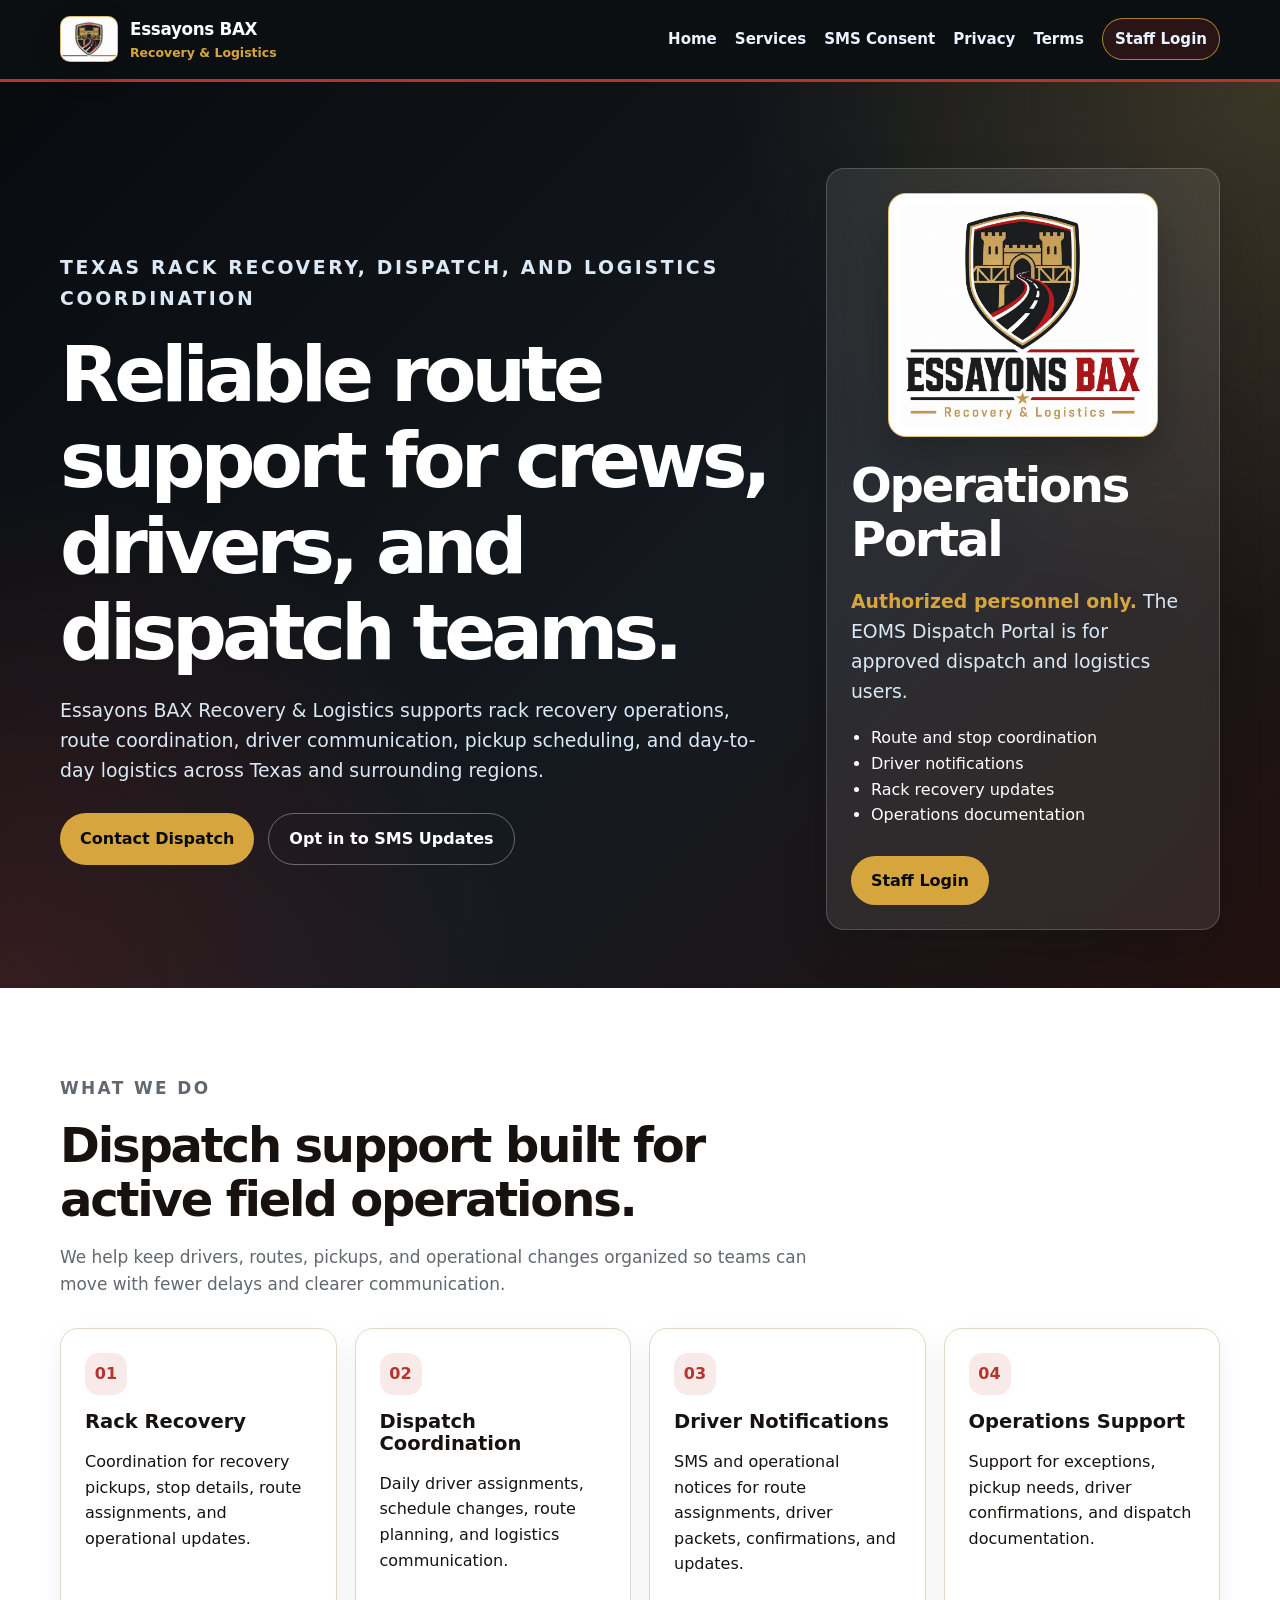
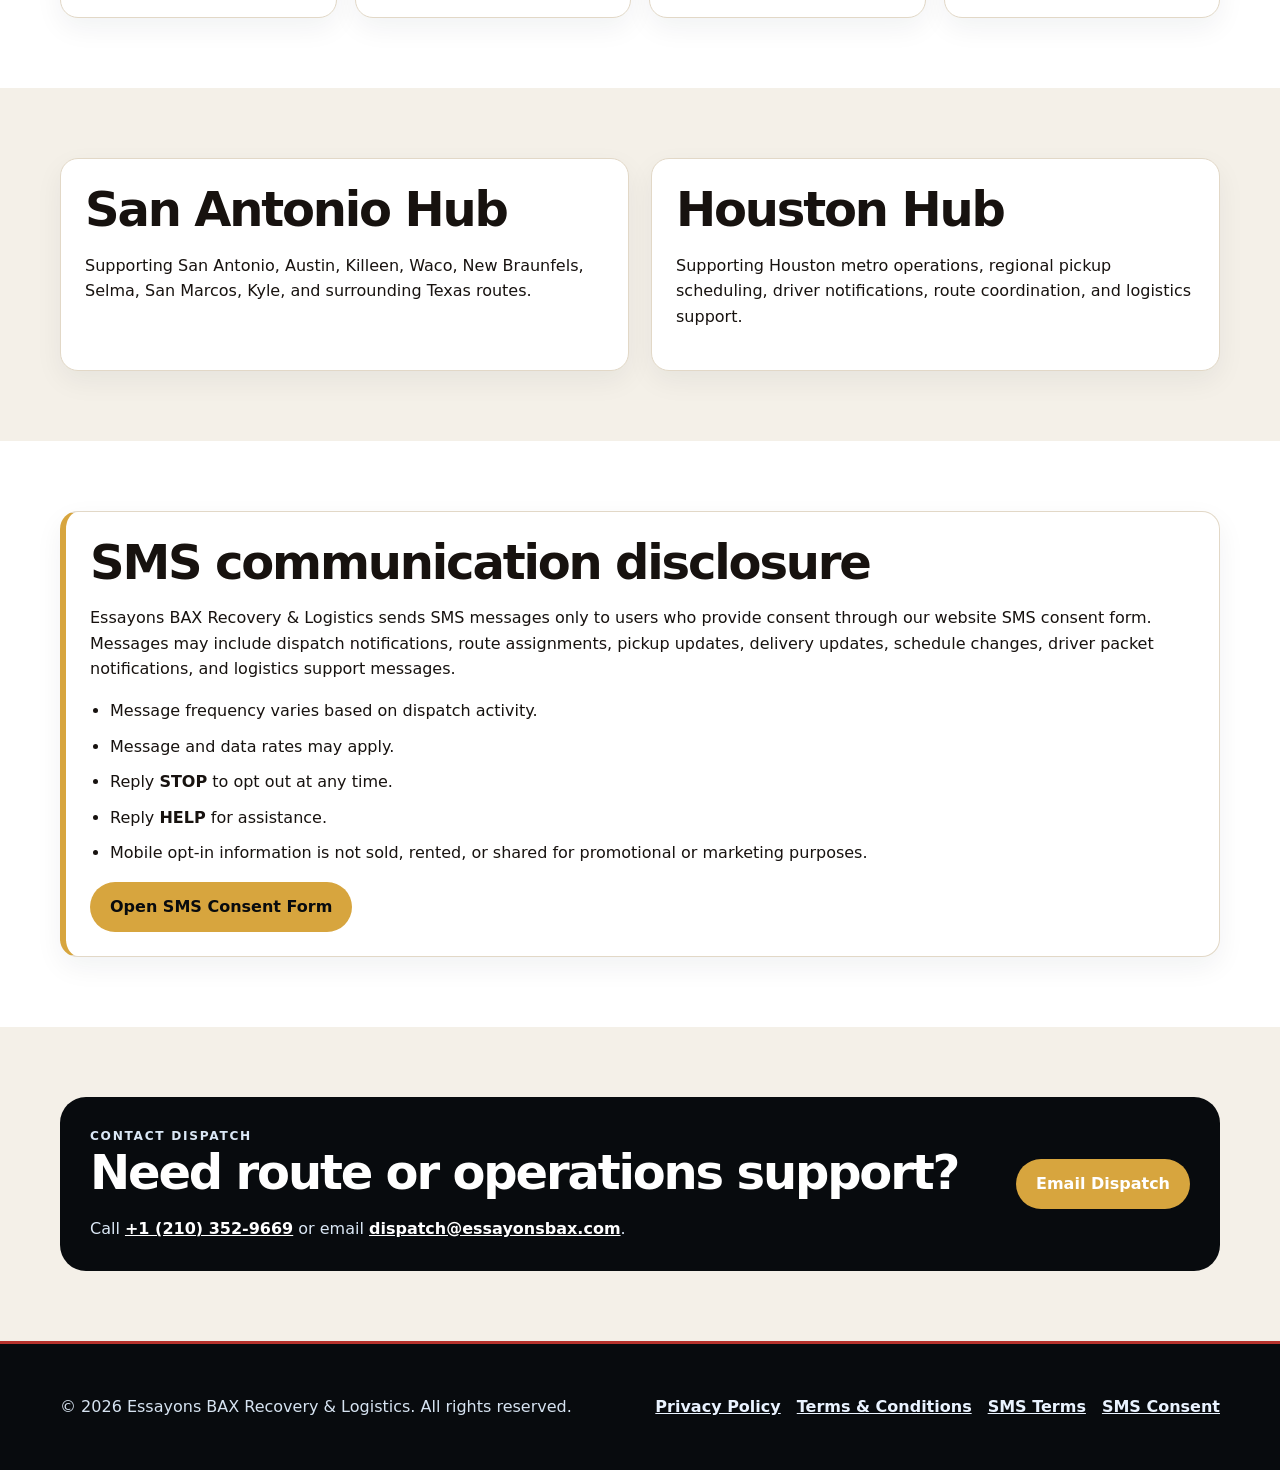
==== commit 9972d722: "Add Staff Login link to EOMS portal" ====
--- a/index.html
+++ b/index.html
@@ -31,7 +31,7 @@
         <a href="sms-consent.html">SMS Consent</a>
         <a href="privacy.html">Privacy</a>
         <a href="terms.html">Terms</a>
-     <a class="portal-link" href="https://eoms-dispatch-d5dcabencherf2ft.centralus-01.azurewebsites.net/login" target="_blank" rel="noopener noreferrer">Authorized Portal</a>
+     <a class="portal-link" href="https://eoms.essayonsbax.com" target="_blank" rel="noopener noreferrer">Staff Login</a>
       </nav>
     </div>
   </header>
@@ -59,7 +59,7 @@
             <li>Operations documentation</li>
           </ul>
           <div class="actions">
-            <a class="button button-primary" href="https://eoms-dispatch-d5dcabencherf2ft.centralus-01.azurewebsites.net/login" target="_blank" rel="noopener noreferrer">Open Secure Login</a>
+            <a class="button button-primary" href="https://eoms.essayonsbax.com" target="_blank" rel="noopener noreferrer">Staff Login</a>
           </div>
         </aside>
       </div>
